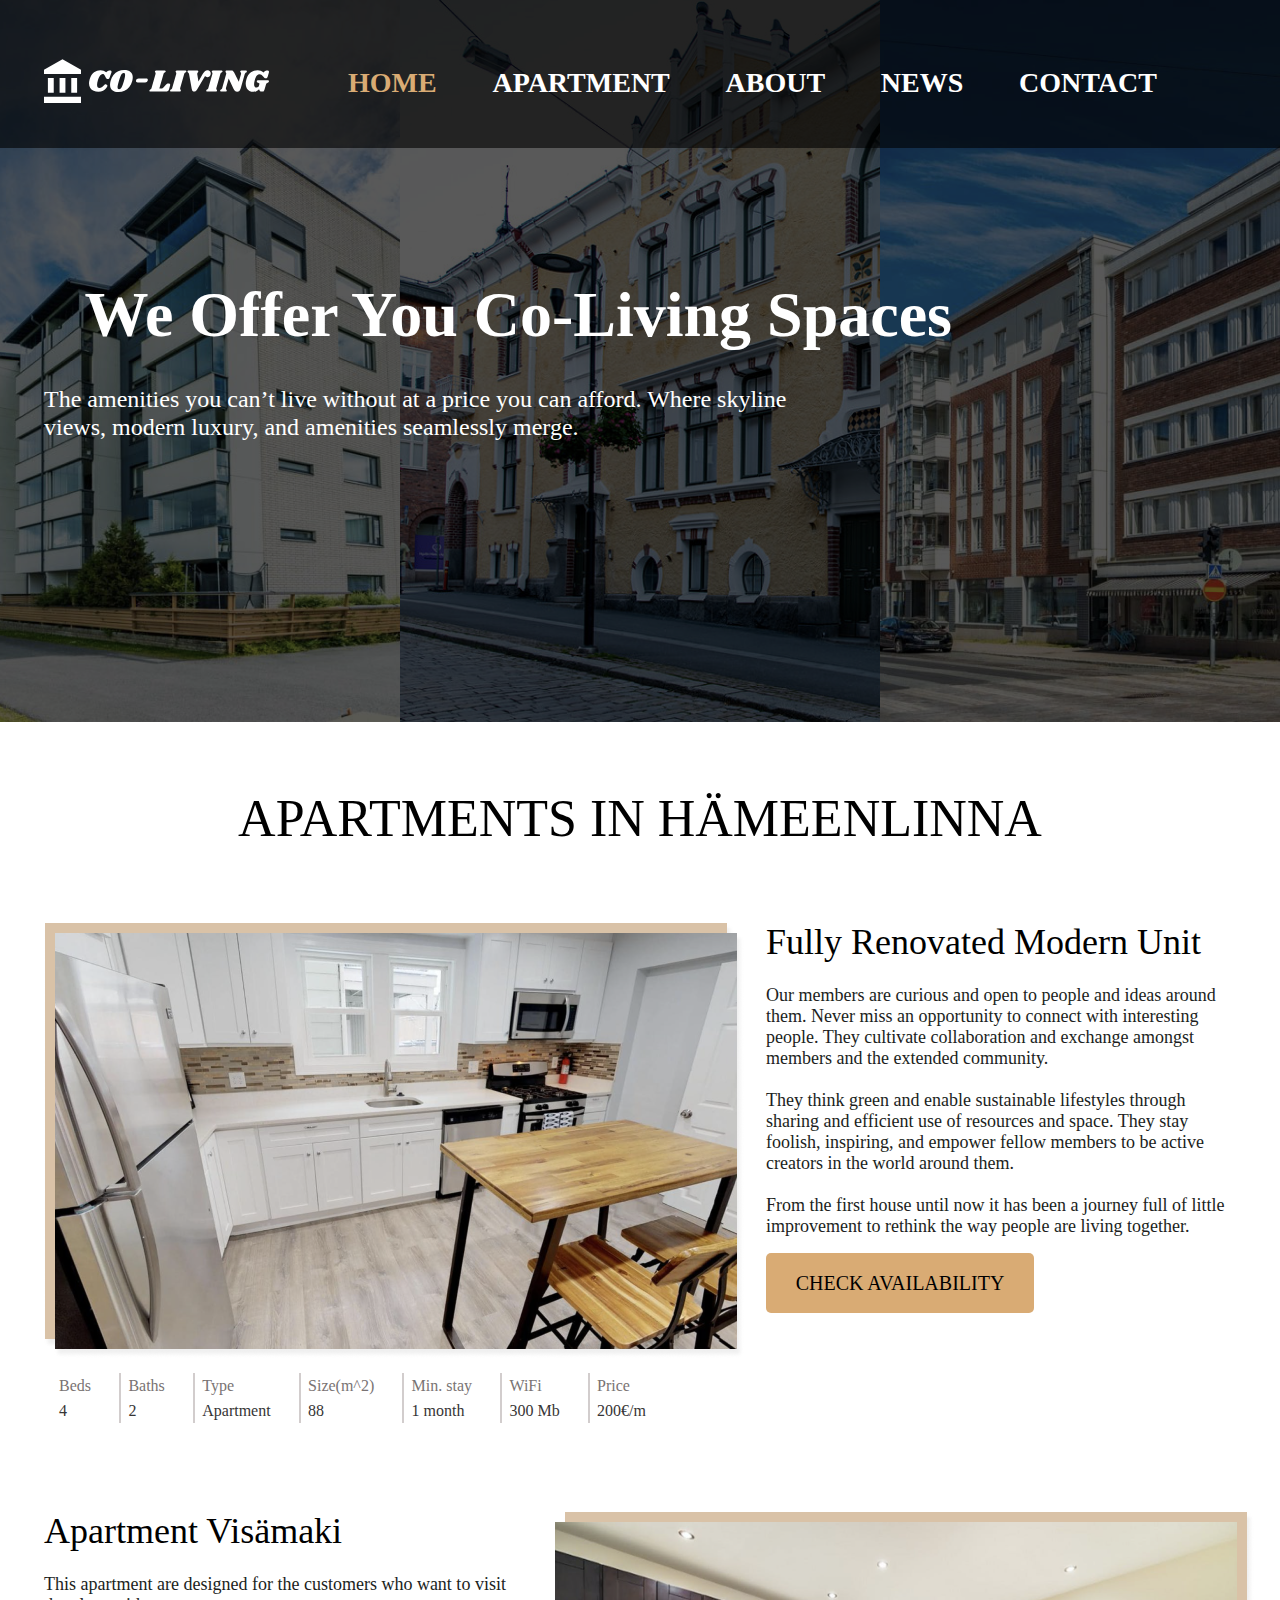
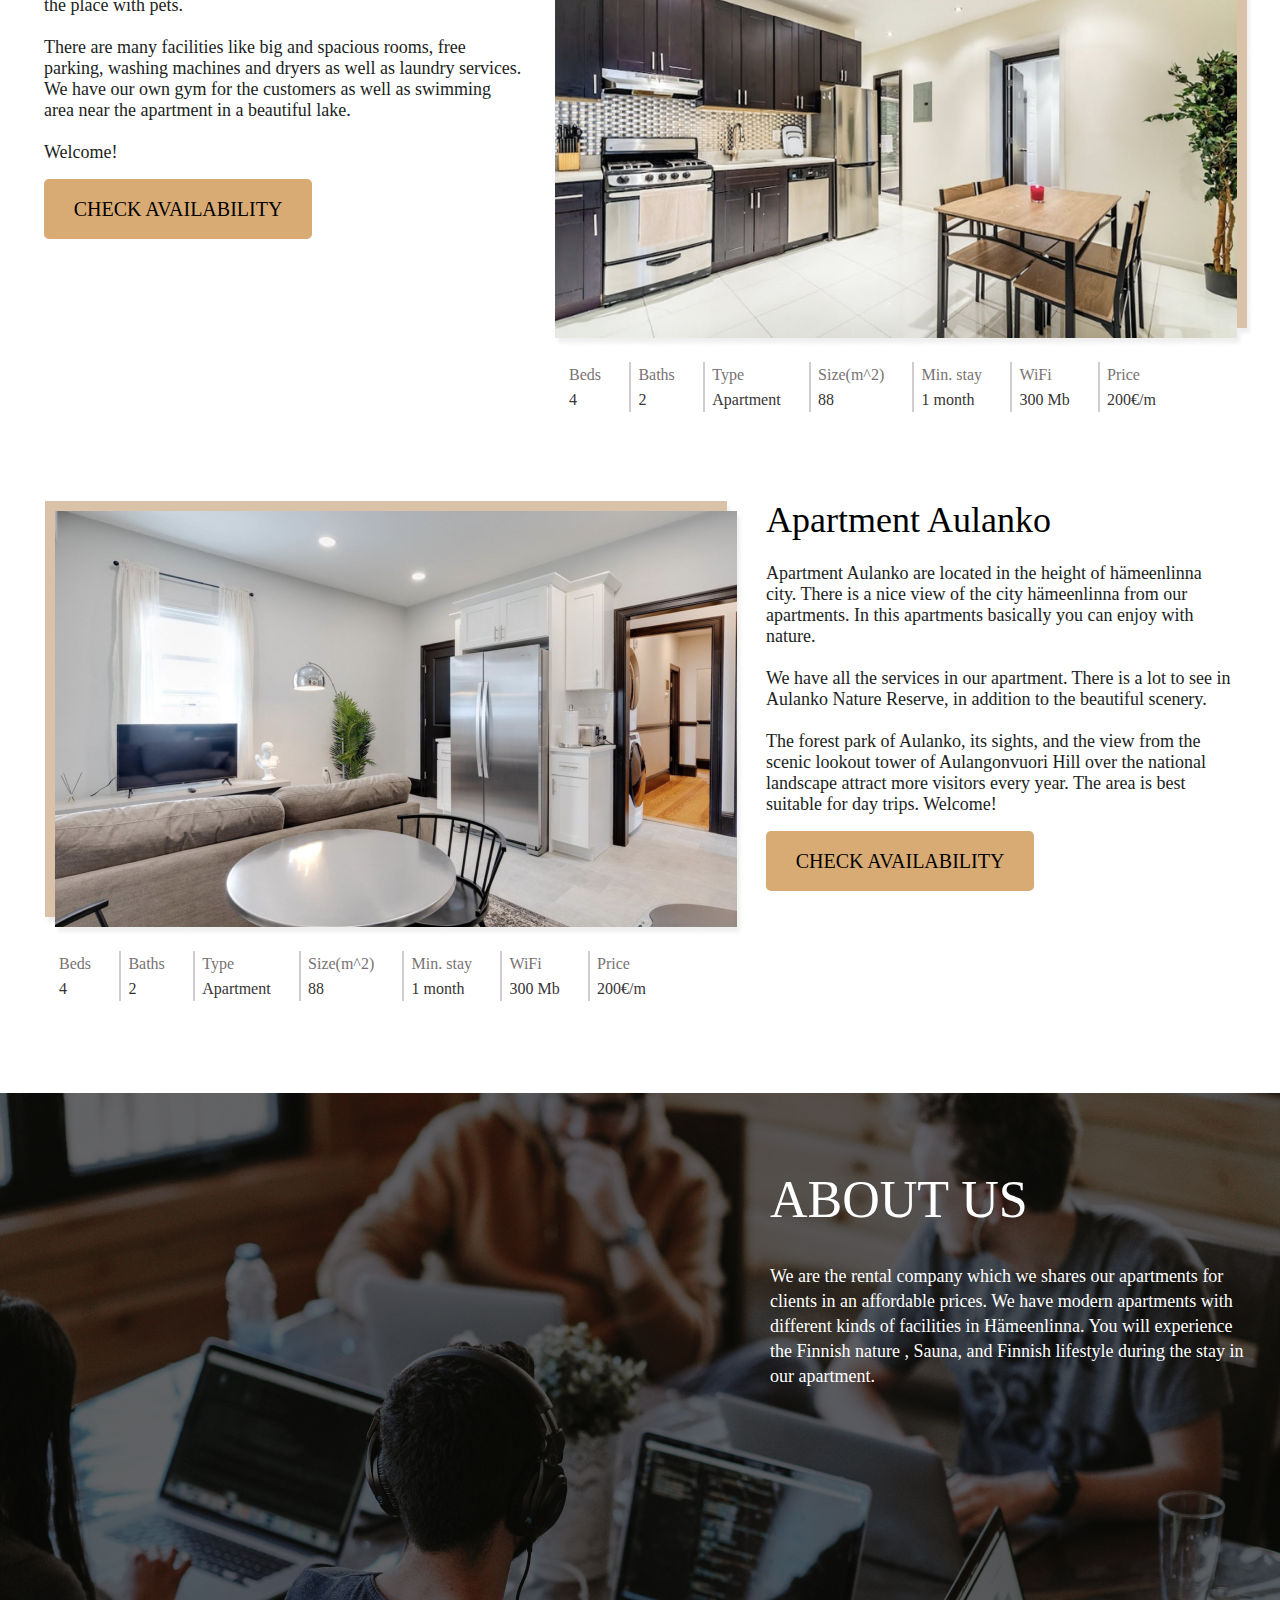
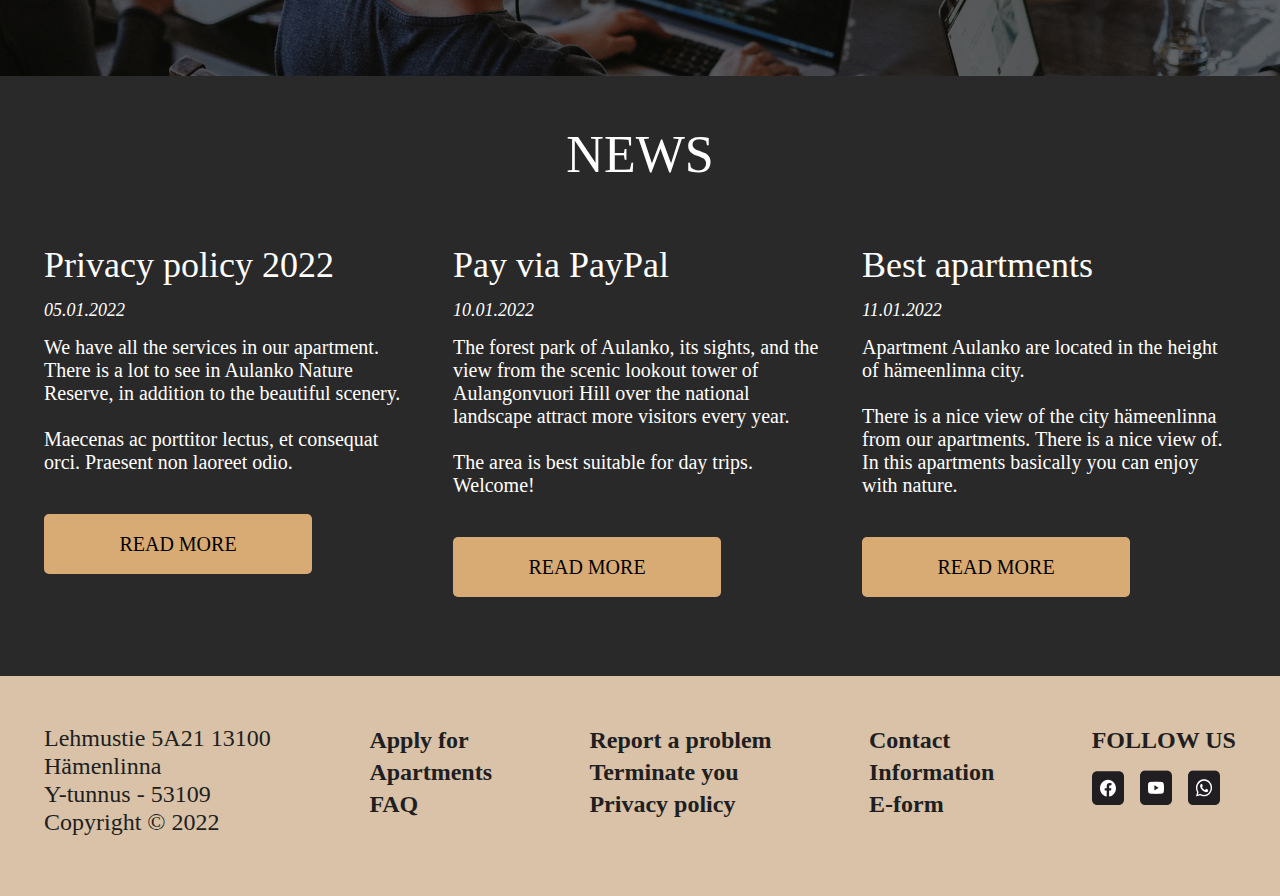
==== docs/index.html @ 9158bb98 "docs upload" ====
<!DOCTYPE html>
<html lang="en">
<head>
  <meta charset="UTF-8">
  <meta http-equiv="X-UA-Compatible" content="IE=edge">
  <meta name="viewport" content="width=device-width, initial-scale=1.0">
  <title>Coliving</title>
  <link rel="stylesheet" href="styles.css">
</head>
<body>
  <section class="promo">
    <header>
      <div class="container">
          <div class="row">
              <div class="logo"><img src="images/Logo.svg" alt="logo"></div>
              <ul class="menu">
                  <a href="#"><li class="menu_link menu_active">Home</li></a>
                  
                  <a href="#"><li class="menu_link">Apartment</li></a>
                  
                  <a href="#"><li class="menu_link">About</li></a>
                  
                  <a href="#"><li class="menu_link">News</li></a>
                  
                  <a href="#"><li class="menu_link">Contact</li></a>

              </ul>
          </div>
      </div>
  </header>
    <div class="wrapper">
      <div class="container">
        <h1 class="title">We offer you co-living spaces</h1>
        <div class="subtitle">The amenities you can’t live without at a price you can afford. Where skyline views, 
          modern luxury, and amenities seamlessly merge.</div>
      </div>
    </div>
  </section>

  <section class="apartment">
    <div class="container">
      <h2 class="apartment_title">Apartments in Hämeenlinna</h2>
    <div class="catalog">
      <div class="catalog_wrapper">
        <div class="catalog_img">
          <img src="images/Group 5.png" alt="image">
        </div>
        <div class="catalog_info">
          <ul class="catalog_menu">
            <li class="catalog_link">Beds <br>
            <span>4</span></li>
            <li class="catalog_link">Baths <br>
            <span>2</span></li>
            <li class="catalog_link">Type <br>
            <span>Apartment</span></li>
            <li class="catalog_link">Size(m^2) <br>
            <span>88</span></li>
            <li class="catalog_link">Min. stay <br>
            <span>1 month</span></li>
            <li class="catalog_link">WiFi <br>
            <span>300 Mb</span></li>
            <li class="catalog_link">Price <br>
            <span>200€/m</span></li>
          </ul>
        </div>
      </div>
      <div class="catalog_descr">
        <div class="descr_title"><h3>Fully Renovated Modern Unit</h3></div>
        <div class="descr_text">
          <p>Our members are curious and open to people and ideas around them. Never miss an opportunity to connect with interesting people. They cultivate collaboration and exchange amongst members and the extended community. </p>
          <br>
          <p>They think green and enable sustainable lifestyles through sharing and efficient use of resources and space. They stay foolish, inspiring, and empower fellow members to be active creators in the world around them.</p>
          <br>
          <p>From the first house until now it has been a journey full of little improvement to rethink the way people are living together.</p>
        </div>
        <div class="descr_btn"><a href="#">Check availability</a></div>
      </div>
    </div>
    <div class="catalog">
      <div class="catalog_wrapper">
        <div class="catalog_img">
          <img src="images/Group 7.png" alt="image">
        </div>
        <div class="catalog_info">
          <ul class="catalog_menu">
            <li class="catalog_link">Beds <br>
            <span>4</span></li>
            <li class="catalog_link">Baths <br>
            <span>2</span></li>
            <li class="catalog_link">Type <br>
            <span>Apartment</span></li>
            <li class="catalog_link">Size(m^2) <br>
            <span>88</span></li>
            <li class="catalog_link">Min. stay <br>
            <span>1 month</span></li>
            <li class="catalog_link">WiFi <br>
            <span>300 Mb</span></li>
            <li class="catalog_link">Price <br>
            <span>200€/m</span></li>
          </ul>
        </div>
      </div>
      <div class="catalog_descr">
        <div class="descr_title"><h3>Apartment Visämaki</h3></div>
        <div class="descr_text">
          <p>This apartment are designed for the customers who want to visit the place with pets. </p>
          <br>
          <p>There are many facilities like big and spacious rooms, free parking, washing machines and dryers as well as laundry services. 
            <br>We have our own gym for the customers as well as swimming area near the apartment in a beautiful lake. </p>
          <br>
          <p>Welcome!</p>
        </div>
        <div class="descr_btn"><a href="#">Check availability</a></div>
      </div>
    </div>
    <div class="catalog">
      <div class="catalog_wrapper">
        <div class="catalog_img">
          <img src="images/Group 10.png" alt="image">
        </div>
        <div class="catalog_info">
          <ul class="catalog_menu">
            <li class="catalog_link">Beds <br>
            <span>4</span></li>
            <li class="catalog_link">Baths <br>
            <span>2</span></li>
            <li class="catalog_link">Type <br>
            <span>Apartment</span></li>
            <li class="catalog_link">Size(m^2) <br>
            <span>88</span></li>
            <li class="catalog_link">Min. stay <br>
            <span>1 month</span></li>
            <li class="catalog_link">WiFi <br>
            <span>300 Mb</span></li>
            <li class="catalog_link">Price <br>
            <span>200€/m</span></li>
          </ul>
        </div>
      </div>
      <div class="catalog_descr">
        <div class="descr_title"><h3>Apartment Aulanko</h3></div>
        <div class="descr_text">
          <p>Apartment Aulanko are located in the height of hämeenlinna city. There is a nice view of the city hämeenlinna from our apartments. In this apartments basically you can enjoy with nature.  </p>
          <br>
          <p>We have all the services in our apartment.  There is a lot to see in Aulanko Nature Reserve, in addition to the beautiful scenery.</p>
          <br>
          <p>The forest park of Aulanko, its sights, and the view from the scenic lookout tower of Aulangonvuori Hill over the national landscape attract more visitors every year. The area is best suitable for day trips. Welcome!</p>
        </div>
        <div class="descr_btn"><a href="#">Check availability</a></div>
      </div>
    </div>
    </div>
  </section>

  <section class="about_us">
    <div class="container">
      <div class="container_about_us">
        <h2 class="h2_white">About us</h2>
        <div class="h2_subtitle">We are the rental company which we shares our apartments for clients in an affordable prices. We have modern apartments with different kinds of facilities in Hämeenlinna. You will experience the Finnish nature , Sauna, and Finnish lifestyle during the stay in our apartment.</div>
      </div>
    </div>
  </section>

  <section class="news">
    <div class="container">
      <h2 class="h2_white">news</h1>
        <div class="news_wrapper">
          <div class="news_info">
            <h3>Privacy policy 2022</h3>
            <p class="date">05.01.2022</p>
            <p class="text_white">We have all the services in our apartment.  There is a lot to see in Aulanko Nature Reserve, in addition to the beautiful scenery.<br><br>Maecenas ac porttitor lectus, et consequat orci. Praesent non laoreet odio.  </p>
            <div class="descr_btn"><a href="#">read more</a></div>
          </div>  
            <div class="news_info">
              <h3>Pay via PayPal</h3>
              <p class="date">10.01.2022</p>
              <p class="text_white">The forest park of Aulanko, its sights, and the view from the scenic lookout tower of Aulangonvuori Hill over the national landscape attract more visitors every year.<br><br> 
      
                The area is best suitable for day trips. Welcome!
                </p>
              <div class="descr_btn"><a href="#">read more</a></div>
            </div> 
              <div class="news_info">
                <h3>Best apartments</h3>
                <p class="date">11.01.2022</p>
                <p class="text_white">Apartment Aulanko are located in the height of hämeenlinna city.<br><br> 
      
                  There is a nice view of the city hämeenlinna from our apartments. There is a nice view of. In this apartments basically you can enjoy with nature. 
                    </p>
                <div class="descr_btn"><a href="#">read more</a></div>
              </div> 
        </div>
    </div>
  </section>

  <section class="footer">
    <div class="container">
      <div class="footer_wrapper">
        <div class="adress">Lehmustie 5A21
          13100 Hämenlinna<br>
          Y-tunnus - 53109
          Copyright © 2022</div>
        <div class="footer_elem">
          <ul>
            <a href="#" class="footer_link">Apply for</a>
            <a href="#" class="footer_link">Apartments</a>
            <a href="#" class="footer_link">FAQ</a>
          </ul>
        </div>
        <div class="footer_elem">
          <ul>
            <a href="#" class="footer_link">Report a problem</a>
            <a href="#" class="footer_link">Terminate you</a>
            <a href="#" class="footer_link">Privacy policy</a>
          </ul>
        </div>
        <div class="footer_elem">
          <ul>
            <a href="#" class="footer_link">Contact</a>
            <a href="#" class="footer_link">Information</a>
            <a href="#" class="footer_link">E-form</a>
          </ul>
        </div>
        <div class="footer_elem">
          <p>FOLLOW US</p>
          <div class="icons">
            <a href="#" class="facebook"><img src="images/facebook.svg"></a>
            <a href="#" class="youtube"><img src="images/youtube.png"></a>
            <a href="#" class="watsapp"><img src="images/whatsapp.png"></a>
          </div> 
        </div>
      </div>
        
    </div>
  </section>
  
</body>
</html>
---- docs/styles.css ----
@font-face {
    font-family: Archivo;
    src: url("/fonts/archivo/Archivo[wdth\,wght].ttf");
}

@font-face {
    font-family: Judson;
    src: url("/fonts/judson/Judson-Regular.ttf");
}

*{
    margin: 0;
    padding: 0;
    box-sizing: border-box;
}
.container{
    position: relative;
    max-width: 1192px;
    margin: 0 auto;
}

header{
    background-color: rgba(0,0,0,0.6);
    height: 148px;
}

.row{
    display: flex;
    flex-direction: row;
    align-items: center;
    padding-top: 55px;
}

.menu{
    display: flex;
    flex-direction: row;
    justify-content: space-between;
    padding: 13px 79px;
    list-style: none;
    font-family: Archivo;
    font-style: normal;
    font-weight: bold;
    font-size: 28px;
    line-height: 30px;
    text-transform: uppercase;
    color: #FFFFFF;
    width: 100%;
}

.menu a{
    text-decoration: none;
    color: #fff;
}
.menu a:hover{
    color: #D9AB74;
}
.menu_active{
    color: #D9AB74;
}

.promo{
    min-height: 722px;
    background: url("images/backgroung.png") center center/cover no-repeat;
}



.title{
    font-family: Archivo;
    font-style: normal;
    font-weight: 900;
    font-size: 64px;
    line-height: 70px;
    text-transform: capitalize;
    color: #FFFFFF;
    padding-top: 132px;
    max-width: 908px;
    display: flex;
    justify-content: flex-end;
}

.subtitle{
    font-family: Judson;
    font-style: normal;
    font-weight: normal;
    font-size: 24px;
    line-height: 28px;
    color: #FFFFFF;
    max-width: 784px;
    padding-top: 35px;
}

.apartment{
    min-height: 1903px;
}

h2{
    font-family: Archivo;
    text-transform: uppercase;
}

.apartment_title{
    font-style: normal;
    font-weight: 500;
    font-size: 52px;
    line-height: 57px;
    color: #000000;
    margin-top: 68px;
    text-align: center;
}

.catalog{
    display: flex;
    flex-direction: row;
}

.catalog_img{
    width: 682px;
    height: 416px;
    margin-top: 76px;
}

.catalog_info{
    width: 100%;
    padding: 0 15px;
    margin: 0 auto;
}

.catalog_menu{
    display: flex;
    flex-direction: row;
    list-style-type: none;
    color:#797373;
    margin-top: 21px;
    justify-content: space-between;
    width: 615px;
    padding: 13px 0;
    line-height: 25px;
}

.catalog_link{
    border-right: 2px solid #d2cdcd;
    padding-right: 28px;
}

.catalog_link:last-child{
    border-right: none;
}

.catalog_link span{
    color:#363535;
}

.catalog_descr{
    margin: 76px 0 0 40px;
}

h3{
    font-family: Archivo;
    font-style: normal;
    font-weight: 500;
    font-size: 36px;
    line-height: 39px;
    color: #000000;
}

.descr_text{
    margin-top: 23px;
    font-family: Judson;
    font-style: normal;
    font-weight: normal;
    font-size: 18px;
    line-height: 21px;
    color: #201E21;
}

.descr_btn{
    width: 268px;
    height: 60px;
    background: #D9AB74;
    border-radius: 5px;
    margin-top: 16px;
    display: flex;
    justify-content: center;
    align-items: center;
}

.descr_btn a{   
    font-family: Judson;
    font-style: normal;
    font-weight: normal;
    font-size: 20px;
    line-height: 28px;
    text-transform: uppercase;
    color: #000000;
    text-decoration: none;
}

.descr_btn:hover{
    background: #ca9656;
}

.catalog:nth-child(3){
    flex-direction: row-reverse;

}

.catalog:nth-child(3) .catalog_descr{
    margin-left: 0;
    margin-right: 32px;
}

.about_us{
    min-height: 583px;
    background: url("images/about_us.jpg") center center/cover no-repeat;
}

.container_about_us{
    padding-top: 78px;
    margin-left: 726px;
}

.h2_white{
    font-family: Archivo;
    font-style: normal;
    font-weight: 500;
    font-size: 52px;
    line-height: 57px;
    text-transform: uppercase;
    color: #FFFFFF;   
}

.h2_subtitle{
    font-family: Judson;
    font-style: normal;
    font-weight: normal;
    font-size: 18px;
    line-height: 25px;
    /* or 139% */
    color: #FFFFFF;
    padding-top: 36px;
    width: 478px;
}

.news{
    height: 600px;
    background-color: rgb(42, 41, 41);
}

.news_wrapper{
    margin-top: 63px;
    display: flex;
    flex-direction: row;
    justify-content: space-between;
}

.news .h2_white{
    padding-top: 50px;
    text-align: center;
}

.news .text_white{
    width: 374px;
}

.news_info h3{
    font-family: Archivo;
    font-style: normal;
    font-weight: 500;
    font-size: 36px;
    line-height: 39px;

    color: #FFFFFF;
}

.date{
    font-family: Judson;
    font-style: italic;
    font-weight: normal;
    font-size: 18px;
    line-height: 21px;
    color: #FFFFFF;
    margin-top: 15px;
}

.news_info .text_white{
    font-family: Judson;
    font-style: normal;
    font-weight: normal;
    font-size: 20px;
    line-height: 23px;
    color: #FFFFFF;
    margin-top: 15px;
    margin-bottom: 15px;
}

.news_info .descr_btn{
    margin-top: 40px;
}

.footer{
    height: 220px;
    background-color: #D9C2A7;
}

.footer_wrapper{
    display: flex;
    padding-top: 48px;
    flex-direction: row;
    justify-content: space-between;
}

.adress{
    font-family: Judson;
    font-style: normal;
    font-weight: normal;
    font-size: 24px;
    line-height: 28px;
    color: #201E21;
    width: 228px;
}

.footer_elem{
    font-family: Judson;
    font-style: normal;
    font-weight: bold;
    font-size: 24px;
    line-height: 32px;
    /* or 133% */
    color: #201E21;
}

.footer_link{
    text-decoration: none;
    color: #201E21;
}

.footer_link:hover{
    color:#D9AB74;
}

.footer_elem ul{
    display: flex;
    flex-direction: column;
}

.follow_us p{
    font-family: Judson;
    font-style: normal;
    font-weight: normal;
    font-size: 24px;
    line-height: 28px;
    color: #201E21;
}

.icons{
    padding-top: 14px;
}

.icons a{
    padding-right: 10px;
}

.facebook:hover{
    filter: invert(27%) sepia(51%) saturate(178%) hue-rotate(346deg) brightness(104%) contrast(97%);
}

.youtube:hover{
    filter: invert(27%) sepia(51%) saturate(178%) hue-rotate(346deg) brightness(104%) contrast(97%);
}

.watsapp:hover{
    filter: invert(27%) sepia(51%) saturate(178%) hue-rotate(346deg) brightness(104%) contrast(97%);
}
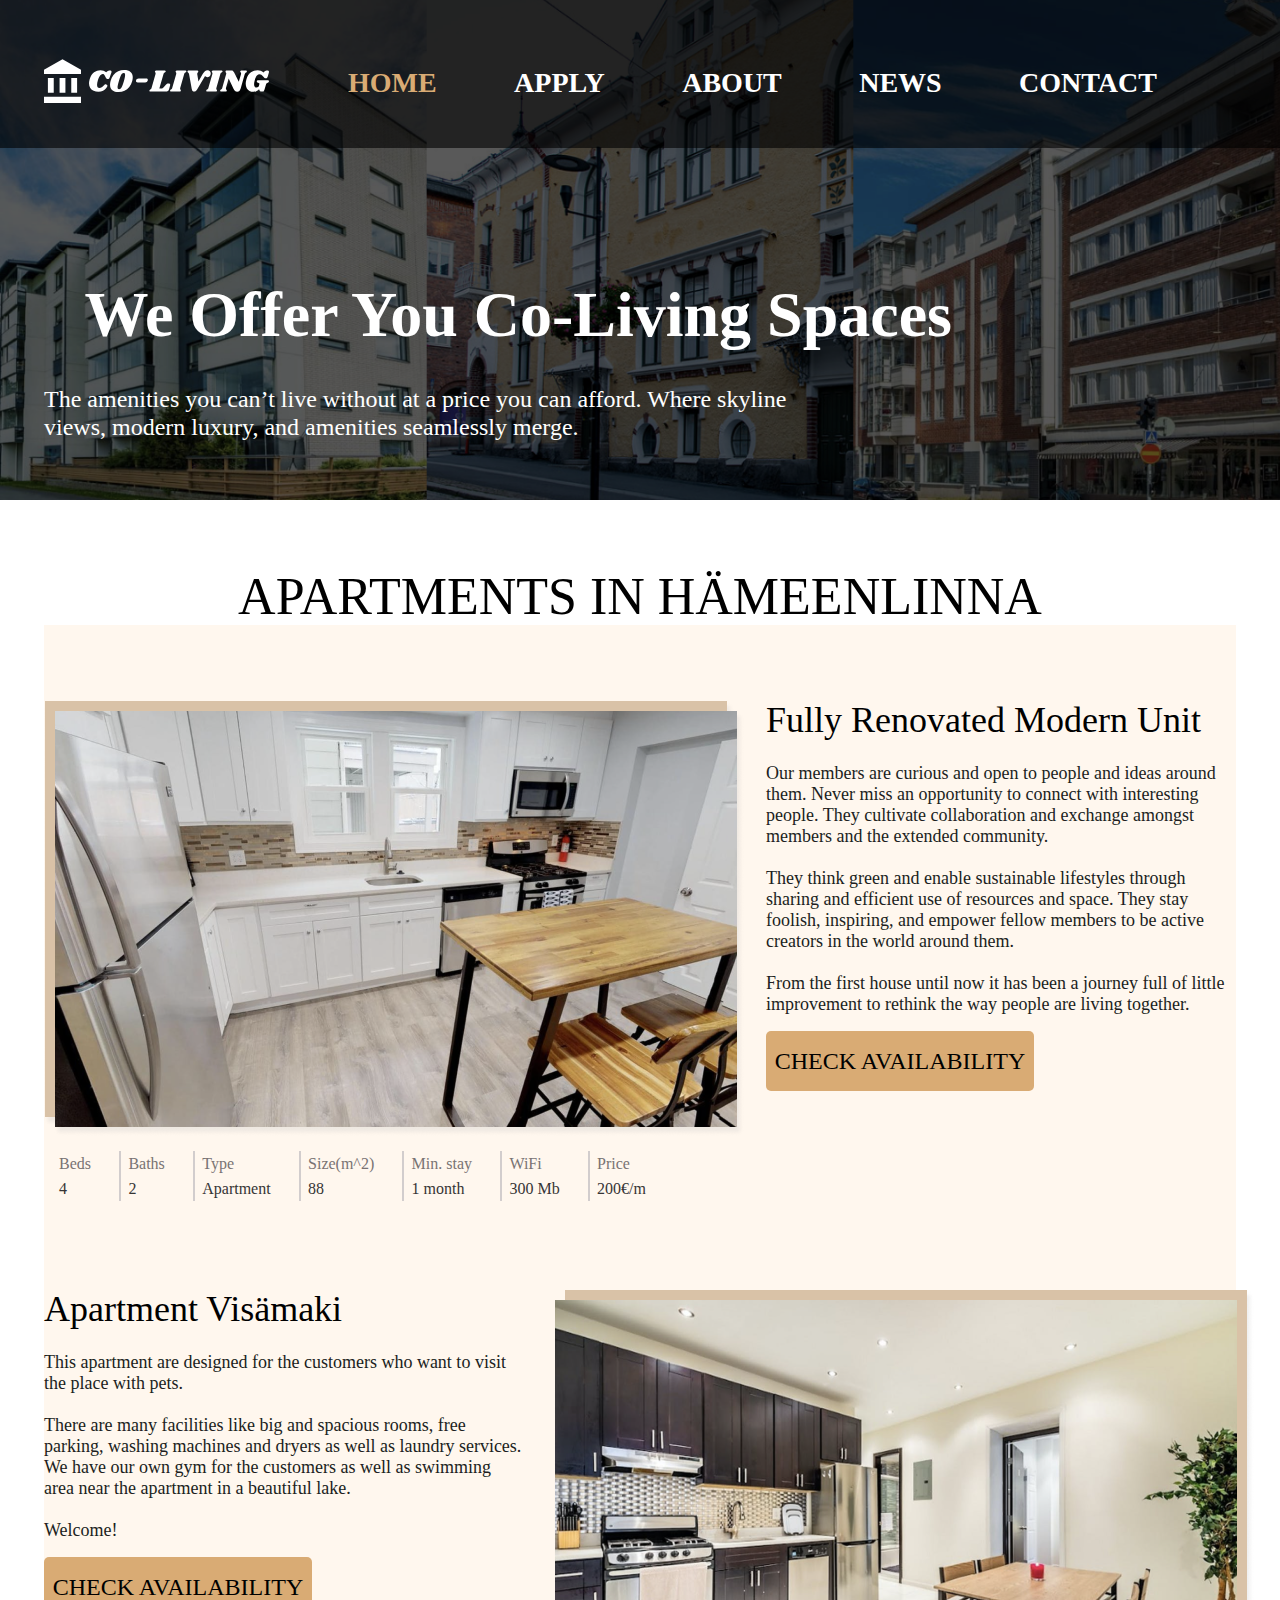
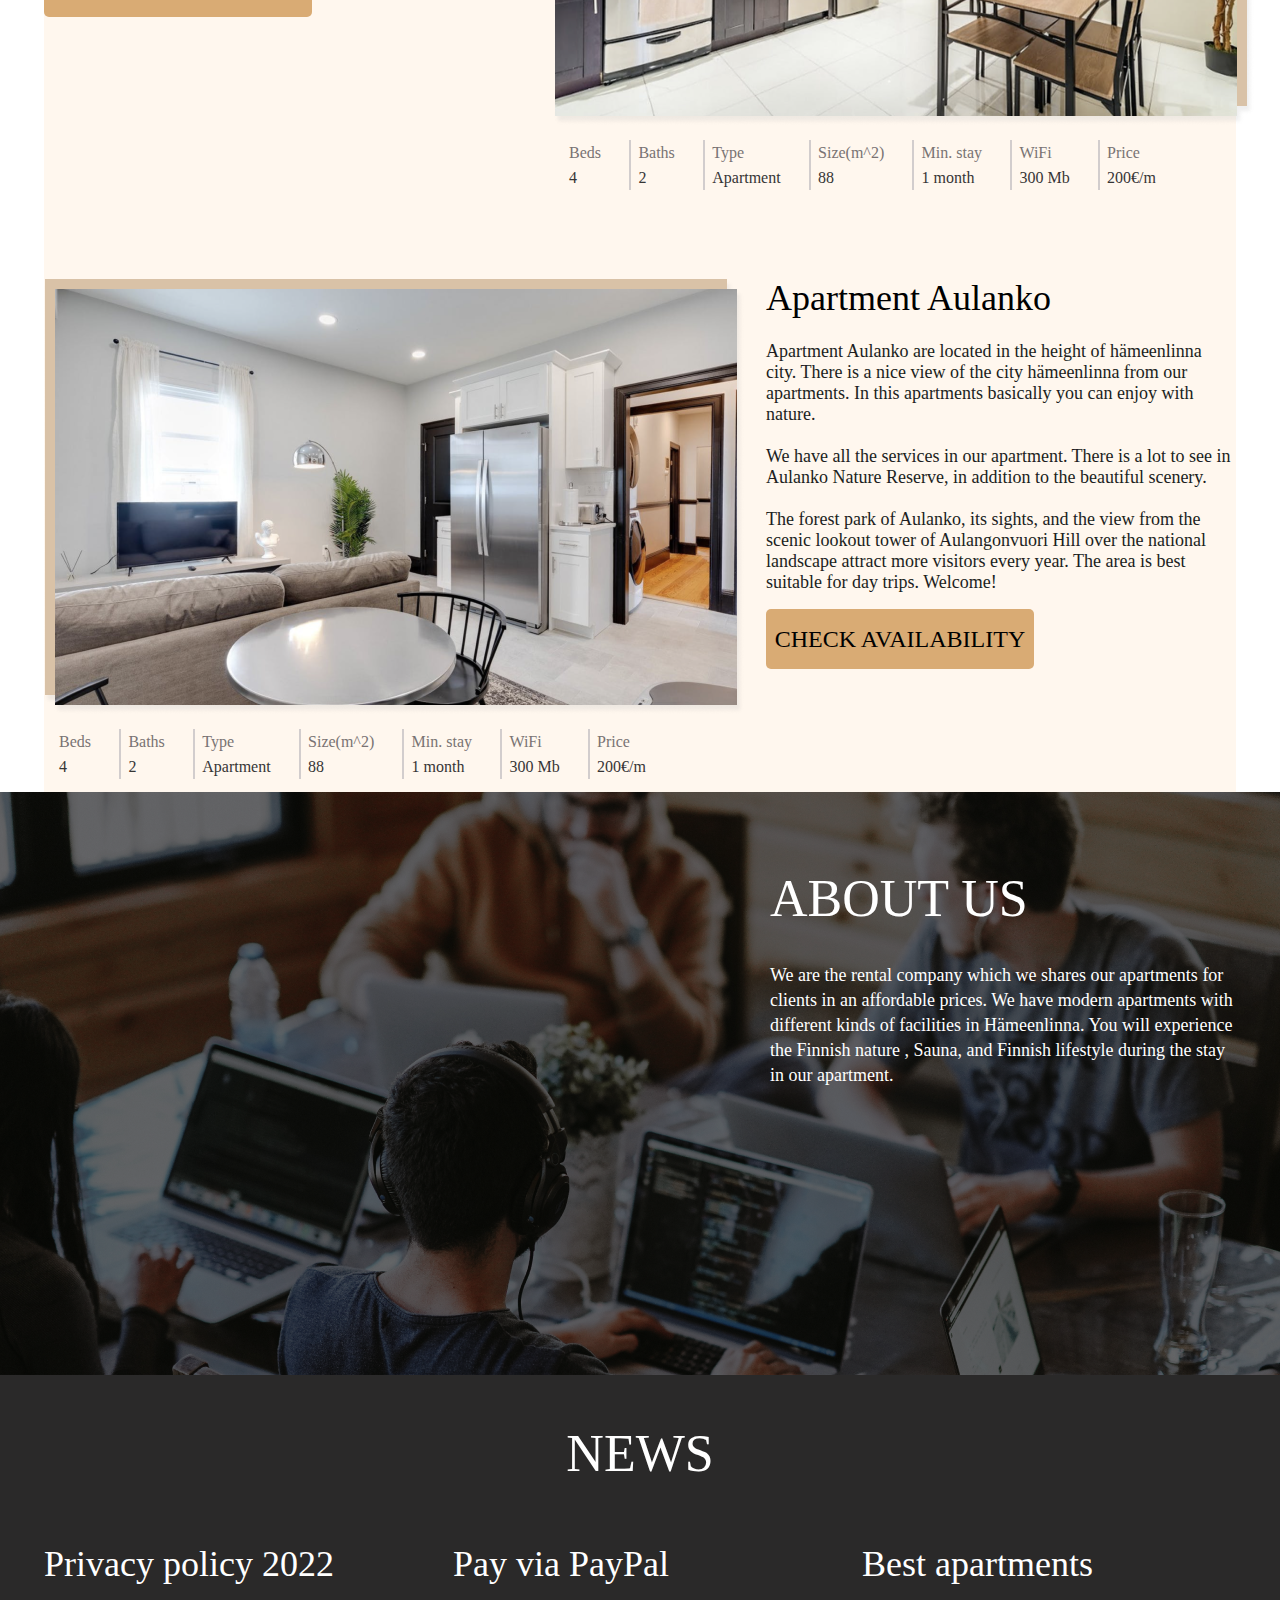
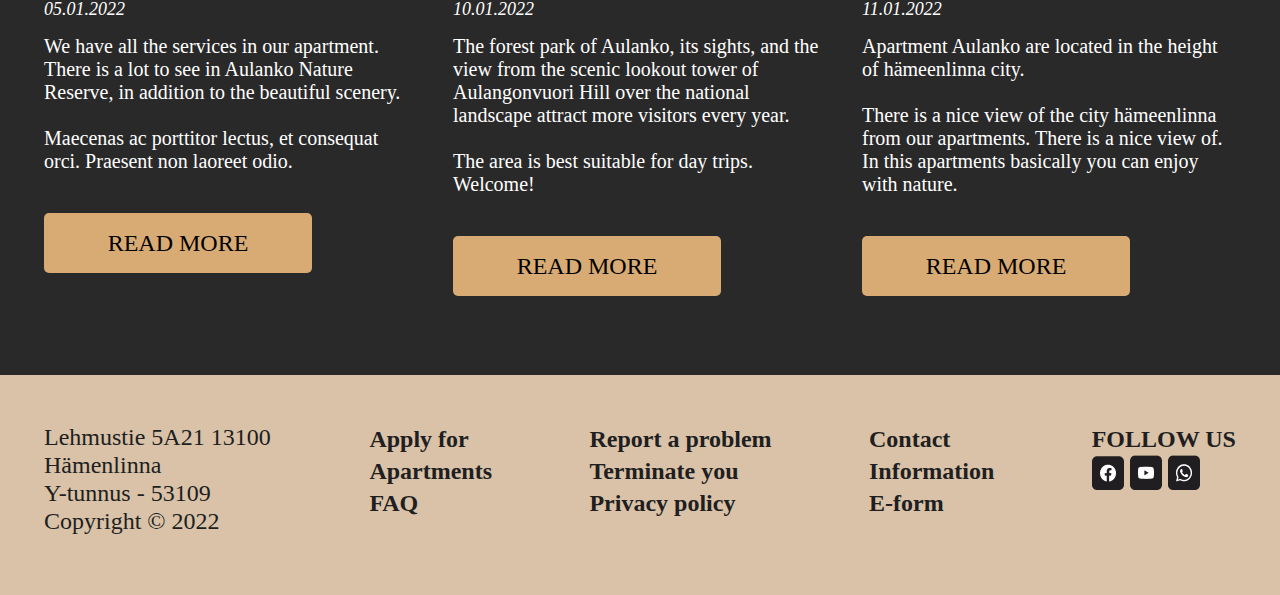
==== commit 5d13a626: "header changes" ====
--- a/docs/index.html
+++ b/docs/index.html
@@ -1,11 +1,15 @@
 <!DOCTYPE html>
 <html lang="en">
 <head>
-  <meta charset="UTF-8">
-  <meta http-equiv="X-UA-Compatible" content="IE=edge">
-  <meta name="viewport" content="width=device-width, initial-scale=1.0">
-  <title>Coliving</title>
-  <link rel="stylesheet" href="styles.css">
+    <!-- Required meta tags -->
+    <meta charset="utf-8">
+    <meta name="viewport" content="width=device-width, initial-scale=1">
+
+    <!-- Bootstrap CSS -->
+    <link href="https://cdn.jsdelivr.net/npm/bootstrap@5.0.2/dist/css/bootstrap.min.css" rel="stylesheet" integrity="sha384-EVSTQN3/azprG1Anm3QDgpJLIm9Nao0Yz1ztcQTwFspd3yD65VohhpuuCOmLASjC" crossorigin="anonymous">
+
+    <title> COLIVING </title>
+    <link rel="stylesheet" href="styles1.css">
 </head>
 <body>
   <section class="promo">
@@ -14,186 +18,189 @@
           <div class="row">
               <div class="logo"><img src="images/Logo.svg" alt="logo"></div>
               <ul class="menu">
-                  <a href="#"><li class="menu_link menu_active">Home</li></a>
+                <a href="home.html"><li class="menu_link menu_active">Home</li></a>
                   
-                  <a href="#"><li class="menu_link">Apartment</li></a>
-                  
-                  <a href="#"><li class="menu_link">About</li></a>
-                  
-                  <a href="#"><li class="menu_link">News</li></a>
-                  
-                  <a href="#"><li class="menu_link">Contact</li></a>
+                <a href="apply.html"><li class="menu_link">Apply</li></a>
+                
+                <a href="about.html"><li class="menu_link">About</li></a>
+                
+                <a href="#"><li class="menu_link">News</li></a>
+                
+                <a href="contact.html"><li class="menu_link">Contact</li></a>
+
 
               </ul>
           </div>
       </div>
   </header>
-    <div class="wrapper">
-      <div class="container">
-        <h1 class="title">We offer you co-living spaces</h1>
-        <div class="subtitle">The amenities you can’t live without at a price you can afford. Where skyline views, 
-          modern luxury, and amenities seamlessly merge.</div>
-      </div>
-    </div>
-  </section>
-
-  <section class="apartment">
+
+  <div class="wrapper">
     <div class="container">
-      <h2 class="apartment_title">Apartments in Hämeenlinna</h2>
-    <div class="catalog">
-      <div class="catalog_wrapper">
-        <div class="catalog_img">
-          <img src="images/Group 5.png" alt="image">
-        </div>
-        <div class="catalog_info">
-          <ul class="catalog_menu">
-            <li class="catalog_link">Beds <br>
-            <span>4</span></li>
-            <li class="catalog_link">Baths <br>
-            <span>2</span></li>
-            <li class="catalog_link">Type <br>
-            <span>Apartment</span></li>
-            <li class="catalog_link">Size(m^2) <br>
-            <span>88</span></li>
-            <li class="catalog_link">Min. stay <br>
-            <span>1 month</span></li>
-            <li class="catalog_link">WiFi <br>
-            <span>300 Mb</span></li>
-            <li class="catalog_link">Price <br>
-            <span>200€/m</span></li>
-          </ul>
-        </div>
-      </div>
-      <div class="catalog_descr">
-        <div class="descr_title"><h3>Fully Renovated Modern Unit</h3></div>
-        <div class="descr_text">
-          <p>Our members are curious and open to people and ideas around them. Never miss an opportunity to connect with interesting people. They cultivate collaboration and exchange amongst members and the extended community. </p>
-          <br>
-          <p>They think green and enable sustainable lifestyles through sharing and efficient use of resources and space. They stay foolish, inspiring, and empower fellow members to be active creators in the world around them.</p>
-          <br>
-          <p>From the first house until now it has been a journey full of little improvement to rethink the way people are living together.</p>
-        </div>
-        <div class="descr_btn"><a href="#">Check availability</a></div>
-      </div>
-    </div>
-    <div class="catalog">
-      <div class="catalog_wrapper">
-        <div class="catalog_img">
-          <img src="images/Group 7.png" alt="image">
-        </div>
-        <div class="catalog_info">
-          <ul class="catalog_menu">
-            <li class="catalog_link">Beds <br>
-            <span>4</span></li>
-            <li class="catalog_link">Baths <br>
-            <span>2</span></li>
-            <li class="catalog_link">Type <br>
-            <span>Apartment</span></li>
-            <li class="catalog_link">Size(m^2) <br>
-            <span>88</span></li>
-            <li class="catalog_link">Min. stay <br>
-            <span>1 month</span></li>
-            <li class="catalog_link">WiFi <br>
-            <span>300 Mb</span></li>
-            <li class="catalog_link">Price <br>
-            <span>200€/m</span></li>
-          </ul>
-        </div>
-      </div>
-      <div class="catalog_descr">
-        <div class="descr_title"><h3>Apartment Visämaki</h3></div>
-        <div class="descr_text">
-          <p>This apartment are designed for the customers who want to visit the place with pets. </p>
-          <br>
-          <p>There are many facilities like big and spacious rooms, free parking, washing machines and dryers as well as laundry services. 
-            <br>We have our own gym for the customers as well as swimming area near the apartment in a beautiful lake. </p>
-          <br>
-          <p>Welcome!</p>
-        </div>
-        <div class="descr_btn"><a href="#">Check availability</a></div>
-      </div>
-    </div>
-    <div class="catalog">
-      <div class="catalog_wrapper">
-        <div class="catalog_img">
-          <img src="images/Group 10.png" alt="image">
-        </div>
-        <div class="catalog_info">
-          <ul class="catalog_menu">
-            <li class="catalog_link">Beds <br>
-            <span>4</span></li>
-            <li class="catalog_link">Baths <br>
-            <span>2</span></li>
-            <li class="catalog_link">Type <br>
-            <span>Apartment</span></li>
-            <li class="catalog_link">Size(m^2) <br>
-            <span>88</span></li>
-            <li class="catalog_link">Min. stay <br>
-            <span>1 month</span></li>
-            <li class="catalog_link">WiFi <br>
-            <span>300 Mb</span></li>
-            <li class="catalog_link">Price <br>
-            <span>200€/m</span></li>
-          </ul>
-        </div>
-      </div>
-      <div class="catalog_descr">
-        <div class="descr_title"><h3>Apartment Aulanko</h3></div>
-        <div class="descr_text">
-          <p>Apartment Aulanko are located in the height of hämeenlinna city. There is a nice view of the city hämeenlinna from our apartments. In this apartments basically you can enjoy with nature.  </p>
-          <br>
-          <p>We have all the services in our apartment.  There is a lot to see in Aulanko Nature Reserve, in addition to the beautiful scenery.</p>
-          <br>
-          <p>The forest park of Aulanko, its sights, and the view from the scenic lookout tower of Aulangonvuori Hill over the national landscape attract more visitors every year. The area is best suitable for day trips. Welcome!</p>
-        </div>
-        <div class="descr_btn"><a href="#">Check availability</a></div>
-      </div>
-    </div>
-    </div>
-  </section>
-
-  <section class="about_us">
-    <div class="container">
-      <div class="container_about_us">
-        <h2 class="h2_white">About us</h2>
-        <div class="h2_subtitle">We are the rental company which we shares our apartments for clients in an affordable prices. We have modern apartments with different kinds of facilities in Hämeenlinna. You will experience the Finnish nature , Sauna, and Finnish lifestyle during the stay in our apartment.</div>
-      </div>
-    </div>
-  </section>
-
-  <section class="news">
-    <div class="container">
-      <h2 class="h2_white">news</h1>
-        <div class="news_wrapper">
+      <h1 class="title">We offer you co-living spaces</h1>
+      <div class="subtitle">The amenities you can’t live without at a price you can afford. Where skyline views, 
+        modern luxury, and amenities seamlessly merge.</div>
+    </div>
+  </div>
+</section>
+
+<section class="apartment">
+  <div class="container">
+    <h2 class="apartment_title">Apartments in Hämeenlinna</h2>
+  <div class="catalog">
+    <div class="catalog_wrapper">
+      <div class="catalog_img">
+        <img src="images/Group 5.png" alt="image">
+      </div>
+      <div class="catalog_info">
+        <ul class="catalog_menu">
+          <li class="catalog_link">Beds <br>
+          <span>4</span></li>
+          <li class="catalog_link">Baths <br>
+          <span>2</span></li>
+          <li class="catalog_link">Type <br>
+          <span>Apartment</span></li>
+          <li class="catalog_link">Size(m^2) <br>
+          <span>88</span></li>
+          <li class="catalog_link">Min. stay <br>
+          <span>1 month</span></li>
+          <li class="catalog_link">WiFi <br>
+          <span>300 Mb</span></li>
+          <li class="catalog_link">Price <br>
+          <span>200€/m</span></li>
+        </ul>
+      </div>
+    </div>
+    <div class="catalog_descr">
+      <div class="descr_title"><h3>Fully Renovated Modern Unit</h3></div>
+      <div class="descr_text">
+        <p>Our members are curious and open to people and ideas around them. Never miss an opportunity to connect with interesting people. They cultivate collaboration and exchange amongst members and the extended community. </p>
+        <br>
+        <p>They think green and enable sustainable lifestyles through sharing and efficient use of resources and space. They stay foolish, inspiring, and empower fellow members to be active creators in the world around them.</p>
+        <br>
+        <p>From the first house until now it has been a journey full of little improvement to rethink the way people are living together.</p>
+      </div>
+      <div class="descr_btn"><a href="#">Check availability</a></div>
+    </div>
+  </div>
+  <div class="catalog">
+    <div class="catalog_wrapper">
+      <div class="catalog_img">
+        <img src="images/Group 7.png" alt="image">
+      </div>
+      <div class="catalog_info">
+        <ul class="catalog_menu">
+          <li class="catalog_link">Beds <br>
+          <span>4</span></li>
+          <li class="catalog_link">Baths <br>
+          <span>2</span></li>
+          <li class="catalog_link">Type <br>
+          <span>Apartment</span></li>
+          <li class="catalog_link">Size(m^2) <br>
+          <span>88</span></li>
+          <li class="catalog_link">Min. stay <br>
+          <span>1 month</span></li>
+          <li class="catalog_link">WiFi <br>
+          <span>300 Mb</span></li>
+          <li class="catalog_link">Price <br>
+          <span>200€/m</span></li>
+        </ul>
+      </div>
+    </div>
+    <div class="catalog_descr">
+      <div class="descr_title"><h3>Apartment Visämaki</h3></div>
+      <div class="descr_text">
+        <p>This apartment are designed for the customers who want to visit the place with pets. </p>
+        <br>
+        <p>There are many facilities like big and spacious rooms, free parking, washing machines and dryers as well as laundry services. 
+          <br>We have our own gym for the customers as well as swimming area near the apartment in a beautiful lake. </p>
+        <br>
+        <p>Welcome!</p>
+      </div>
+      <div class="descr_btn"><a href="#">Check availability</a></div>
+    </div>
+  </div>
+  <div class="catalog">
+    <div class="catalog_wrapper">
+      <div class="catalog_img">
+        <img src="images/Group 10.png" alt="image">
+      </div>
+      <div class="catalog_info">
+        <ul class="catalog_menu">
+          <li class="catalog_link">Beds <br>
+          <span>4</span></li>
+          <li class="catalog_link">Baths <br>
+          <span>2</span></li>
+          <li class="catalog_link">Type <br>
+          <span>Apartment</span></li>
+          <li class="catalog_link">Size(m^2) <br>
+          <span>88</span></li>
+          <li class="catalog_link">Min. stay <br>
+          <span>1 month</span></li>
+          <li class="catalog_link">WiFi <br>
+          <span>300 Mb</span></li>
+          <li class="catalog_link">Price <br>
+          <span>200€/m</span></li>
+        </ul>
+      </div>
+    </div>
+    <div class="catalog_descr">
+      <div class="descr_title"><h3>Apartment Aulanko</h3></div>
+      <div class="descr_text">
+        <p>Apartment Aulanko are located in the height of hämeenlinna city. There is a nice view of the city hämeenlinna from our apartments. In this apartments basically you can enjoy with nature.  </p>
+        <br>
+        <p>We have all the services in our apartment.  There is a lot to see in Aulanko Nature Reserve, in addition to the beautiful scenery.</p>
+        <br>
+        <p>The forest park of Aulanko, its sights, and the view from the scenic lookout tower of Aulangonvuori Hill over the national landscape attract more visitors every year. The area is best suitable for day trips. Welcome!</p>
+      </div>
+      <div class="descr_btn"><a href="#">Check availability</a></div>
+    </div>
+  </div>
+  </div>
+</section>
+
+<section class="about_us">
+  <div class="container">
+    <div class="container_about_us">
+      <h2 class="h2_white">About us</h2>
+      <div class="h2_subtitle">We are the rental company which we shares our apartments for clients in an affordable prices. We have modern apartments with different kinds of facilities in Hämeenlinna. You will experience the Finnish nature , Sauna, and Finnish lifestyle during the stay in our apartment.</div>
+    </div>
+  </div>
+</section>
+
+<section class="news">
+  <div class="container">
+    <h2 class="h2_white">news</h1>
+      <div class="news_wrapper">
+        <div class="news_info">
+          <h3>Privacy policy 2022</h3>
+          <p class="date">05.01.2022</p>
+          <p class="text_white">We have all the services in our apartment.  There is a lot to see in Aulanko Nature Reserve, in addition to the beautiful scenery.<br><br>Maecenas ac porttitor lectus, et consequat orci. Praesent non laoreet odio.  </p>
+          <div class="descr_btn"><a href="#">read more</a></div>
+        </div>  
           <div class="news_info">
-            <h3>Privacy policy 2022</h3>
-            <p class="date">05.01.2022</p>
-            <p class="text_white">We have all the services in our apartment.  There is a lot to see in Aulanko Nature Reserve, in addition to the beautiful scenery.<br><br>Maecenas ac porttitor lectus, et consequat orci. Praesent non laoreet odio.  </p>
+            <h3>Pay via PayPal</h3>
+            <p class="date">10.01.2022</p>
+            <p class="text_white">The forest park of Aulanko, its sights, and the view from the scenic lookout tower of Aulangonvuori Hill over the national landscape attract more visitors every year.<br><br> 
+    
+              The area is best suitable for day trips. Welcome!
+              </p>
             <div class="descr_btn"><a href="#">read more</a></div>
-          </div>  
+          </div> 
             <div class="news_info">
-              <h3>Pay via PayPal</h3>
-              <p class="date">10.01.2022</p>
-              <p class="text_white">The forest park of Aulanko, its sights, and the view from the scenic lookout tower of Aulangonvuori Hill over the national landscape attract more visitors every year.<br><br> 
-      
-                The area is best suitable for day trips. Welcome!
-                </p>
+              <h3>Best apartments</h3>
+              <p class="date">11.01.2022</p>
+              <p class="text_white">Apartment Aulanko are located in the height of hämeenlinna city.<br><br> 
+    
+                There is a nice view of the city hämeenlinna from our apartments. There is a nice view of. In this apartments basically you can enjoy with nature. 
+                  </p>
               <div class="descr_btn"><a href="#">read more</a></div>
             </div> 
-              <div class="news_info">
-                <h3>Best apartments</h3>
-                <p class="date">11.01.2022</p>
-                <p class="text_white">Apartment Aulanko are located in the height of hämeenlinna city.<br><br> 
-      
-                  There is a nice view of the city hämeenlinna from our apartments. There is a nice view of. In this apartments basically you can enjoy with nature. 
-                    </p>
-                <div class="descr_btn"><a href="#">read more</a></div>
-              </div> 
-        </div>
-    </div>
-  </section>
-
-  <section class="footer">
+      </div>
+  </div>
+</section>
+
+
+<section class="footer">
     <div class="container">
       <div class="footer_wrapper">
         <div class="adress">Lehmustie 5A21
@@ -216,7 +223,7 @@
         </div>
         <div class="footer_elem">
           <ul>
-            <a href="#" class="footer_link">Contact</a>
+            <a href="contactus.php" class="footer_link">Contact</a>
             <a href="#" class="footer_link">Information</a>
             <a href="#" class="footer_link">E-form</a>
           </ul>
@@ -224,7 +231,7 @@
         <div class="footer_elem">
           <p>FOLLOW US</p>
           <div class="icons">
-            <a href="#" class="facebook"><img src="images/facebook.svg"></a>
+            <a href="#" class="facebook"><img src="images/facebook.png"></a>
             <a href="#" class="youtube"><img src="images/youtube.png"></a>
             <a href="#" class="watsapp"><img src="images/whatsapp.png"></a>
           </div> 
@@ -233,6 +240,13 @@
         
     </div>
   </section>
-  
+ <!-- Option 1: Bootstrap Bundle with Popper -->
+ <script src="https://cdn.jsdelivr.net/npm/bootstrap@5.0.2/dist/js/bootstrap.bundle.min.js" integrity="sha384-MrcW6ZMFYlzcLA8Nl+NtUVF0sA7MsXsP1UyJoMp4YLEuNSfAP+JcXn/tWtIaxVXM" crossorigin="anonymous"></script>
+
+ <!-- Option 2: Separate Popper and Bootstrap JS -->
+ <!--
+ <script src="https://cdn.jsdelivr.net/npm/@popperjs/core@2.9.2/dist/umd/popper.min.js" integrity="sha384-IQsoLXl5PILFhosVNubq5LC7Qb9DXgDA9i+tQ8Zj3iwWAwPtgFTxbJ8NT4GN1R8p" crossorigin="anonymous"></script>
+ <script src="https://cdn.jsdelivr.net/npm/bootstrap@5.0.2/dist/js/bootstrap.min.js" integrity="sha384-cVKIPhGWiC2Al4u+LWgxfKTRIcfu0JTxR+EQDz/bgldoEyl4H0zUF0QKbrJ0EcQF" crossorigin="anonymous"></script>
+ -->
 </body>
 </html>--- a/docs/styles1.css
+++ b/docs/styles1.css
@@ -0,0 +1,387 @@
+@font-face {
+    font-family: Archivo;
+    src: url("/fonts/archivo/Archivo[wdth\,wght].ttf");
+}
+@font-face {
+    font-family: Judson;
+    src: url("/fonts/judson/Judson-Regular.ttf");
+}
+*{
+    margin: 0;
+    padding: 0;
+    box-sizing: border-box;
+}
+.container{
+    position: relative;
+    max-width: 1192px;
+    margin: 0 auto;
+}
+header{
+    background-color: rgba(0,0,0,0.6);
+    height: 148px;
+}
+.row{
+    display: flex;
+    flex-direction: row;
+    align-items: center;
+    padding-top: 55px;
+}
+.menu{
+    display: flex;
+    flex-direction: row;
+    justify-content: space-between;
+    padding: 13px 79px;
+    list-style: none;
+    font-family: Archivo;
+    font-style: normal;
+    font-weight: bold;
+    font-size: 28px;
+    line-height: 30px;
+    text-transform: uppercase;
+    color: #FFFFFF;
+    width: 100%;
+}
+.menu a{
+    text-decoration: none;
+    color: #fff;
+}
+.menu a:hover{
+    color: #D9AB74;
+}
+.menu_active{
+    color: #D9AB74;
+}
+.promo{
+    min-height: 500px;
+    background: url("images/backgroung.png") center center/cover no-repeat;
+}
+.title{
+    font-family: Archivo;
+    font-style: normal;
+    font-weight: 900;
+    font-size: 64px;
+    line-height: 70px;
+    text-transform: capitalize;
+    color: #FFFFFF;
+    padding-top: 132px;
+    max-width: 908px;
+    display: flex;
+    justify-content: flex-end;
+}
+.subtitle{
+    font-family: Judson;
+    font-style: normal;
+    font-weight: normal;
+    font-size: 24px;
+    line-height: 28px;
+    color: #FFFFFF;
+    max-width: 784px;
+    padding-top: 35px;
+}
+.apartment{
+    min-height: 850px;
+}
+h2{
+    font-family: Archivo;
+    text-transform: uppercase;
+}
+.apartment_title{
+    font-style: normal;
+    font-weight: 500;
+    font-size: 52px;
+    line-height: 57px;
+    color: #000000;
+    margin-top: 68px;
+    text-align: center;
+}
+.catalog{
+    display: flex;
+    flex-direction: row;
+    background-color:#FFF7EE;
+   
+}
+.catalog_img{
+    width: 682px;
+    height: 416px;
+    margin-top: 76px;
+}
+.catalog_info{
+    width: 100%;
+    padding: 0 15px;
+    margin: 0 auto;
+}
+.catalog_menu{
+    display: flex;
+    flex-direction: row;
+    list-style-type: none;
+    color:#797373;
+    margin-top: 21px;
+    justify-content: space-between;
+    width: 615px;
+    padding: 13px 0;
+    line-height: 25px;
+}
+.catalog_link{
+    border-right: 2px solid #d2cdcd;
+    padding-right: 28px;
+}
+.catalog_link:last-child{
+    border-right: none;
+}
+.catalog_link span{
+    color:#363535;
+}
+.catalog_descr{
+    margin: 76px 0 0 40px;
+}
+h3{
+    font-family: Archivo;
+    font-style: normal;
+    font-weight: 500;
+    font-size: 36px;
+    line-height: 39px;
+    color: #000000;
+}
+.descr_text{
+    margin-top: 23px;
+    font-family: Judson;
+    font-style: normal;
+    font-weight: normal;
+    font-size: 18px;
+    line-height: 21px;
+    color: #201E21;
+}
+.descr_btn{
+    width: 268px;
+    height: 60px;
+    background: #D9AB74;
+    border-radius: 5px;
+    margin-top: 16px;
+    display: flex;
+    justify-content: center;
+    align-items: center;
+}
+.descr_btn a{   
+    font-family: Judson;
+    font-style: normal;
+    font-weight: normal;
+    font-size: 24px;
+    line-height: 28px;
+    text-transform: uppercase;
+    color: #000000;
+    text-decoration: none;
+}
+.descr_btn:hover{
+    background: #ca9656;
+}
+.catalog:nth-child(3){
+    flex-direction: row-reverse;
+}
+.catalog:nth-child(3) .catalog_descr{
+    margin-left: 0;
+    margin-right: 32px;
+}
+.about_us{
+    min-height: 583px;
+    background: url("images/Group\ 25.png") center center/cover no-repeat;
+}
+.container_about_us{
+    padding-top: 78px;
+    margin-left: 726px;
+}
+.h2_white{
+    font-family: Archivo;
+    font-style: normal;
+    font-weight: 500;
+    font-size: 52px;
+    line-height: 57px;
+    text-transform: uppercase;
+    color: #FFFFFF;   
+}
+.h2_subtitle{
+    font-family: Judson;
+    font-style: normal;
+    font-weight: normal;
+    font-size: 18px;
+    line-height: 25px;
+    /* or 139% */
+    color: #FFFFFF;
+    padding-top: 36px;
+    
+}
+.news{
+    height: 600px;
+    background-color: rgb(42, 41, 41);
+}
+.news_wrapper{
+    margin-top: 63px;
+    display: flex;
+    flex-direction: row;
+    justify-content: space-between;
+}
+.news .h2_white{
+    padding-top: 50px;
+    text-align: center;
+}
+.news .text_white{
+    width: 374px;
+}
+.news_info h3{
+    font-family: Archivo;
+    font-style: normal;
+    font-weight: 500;
+    font-size: 36px;
+    line-height: 39px;
+    color: #FFFFFF;
+}
+.date{
+    font-family: Judson;
+    font-style: italic;
+    font-weight: normal;
+    font-size: 18px;
+    line-height: 21px;
+    color: #FFFFFF;
+    margin-top: 15px;
+}
+.news_info .text_white{
+    font-family: Judson;
+    font-style: normal;
+    font-weight: normal;
+    font-size: 20px;
+    line-height: 23px;
+    color: #FFFFFF;
+    margin-top: 15px;
+    margin-bottom: 15px;
+}
+.news_info .descr_btn{
+    margin-top: 40px;
+}
+.footer{
+    height: 220px;
+    background-color: #D9C2A7;
+}
+.footer_wrapper{
+    display: flex;
+    padding-top: 48px;
+    flex-direction: row;
+    justify-content: space-between;
+}
+.adress{
+    font-family: Judson;
+    font-style: normal;
+    font-weight: normal;
+    font-size: 24px;
+    line-height: 28px;
+    color: #201E21;
+    width: 228px;
+}
+.footer_elem{
+    font-family: Judson;
+    font-style: normal;
+    font-weight: bold;
+    font-size: 24px;
+    line-height: 32px;
+    /* or 133% */
+    color: #201E21;
+}
+.footer_link{
+    text-decoration: none;
+    color: #201E21;
+}
+.footer_link:hover{
+    color:#D9AB74;
+}
+.footer_elem ul{
+    display: flex;
+    flex-direction: column;
+}
+.follow_us p{
+    font-family: Judson;
+    font-style: normal;
+    font-weight: normal;
+    font-size: 24px;
+    line-height: 28px;
+    color: #201E21;
+}
+
+.facebook{
+    src: url("images/facebook.png");
+.icons{
+    padding-top: 14px;
+}
+
+.icons a{
+    padding-right: 10px;
+}
+
+.facebook:hover{
+    filter: invert(27%) sepia(51%) saturate(178%) hue-rotate(346deg) brightness(104%) contrast(97%);
+}
+
+.youtube:hover{
+    filter: invert(27%) sepia(51%) saturate(178%) hue-rotate(346deg) brightness(104%) contrast(97%);
+}
+
+.watsapp:hover{
+    filter: invert(27%) sepia(51%) saturate(178%) hue-rotate(346deg) brightness(104%) contrast(97%);
+} 
+
+input[type=submit]
+{
+    color:#171515 ;
+    background-color:#dd832f ;
+    border-color: #dc8736;
+    padding: 5px 5px;
+  text-align: center;
+  text-decoration: none;
+  display: inline-block;
+  font-size: 08px;
+  margin: 1px 2px;
+  cursor: pointer;
+}
+
+.first-image
+{
+    width: 100%;
+    height: auto;
+}
+div.row{
+    background-color:#FFF7EE;
+   
+}
+h2{
+    text-align: center;
+}
+.story{
+    min-height: 583px;
+    background: url("Rectangle\ 12.png") center center/cover no-repeat;
+}
+.container_story{
+    padding-top: 78px;
+    margin-left: 726px;
+}
+.apartment{
+    background-color:#FFF7EE;
+   
+}
+.about_us_1{
+    min-height: 583px;
+    background: url("images/Rectangle\ 12.png") center center/cover no-repeat;
+}
+@media (max-width: 700px) 
+{
+    header{
+        background: wheat;
+    }
+    footer{
+        width: 50%;
+    }
+}
+
+@media (max-width:400px)
+{
+    footer{
+        width:100%;
+        border: 1px solid burlywood;
+    }
+}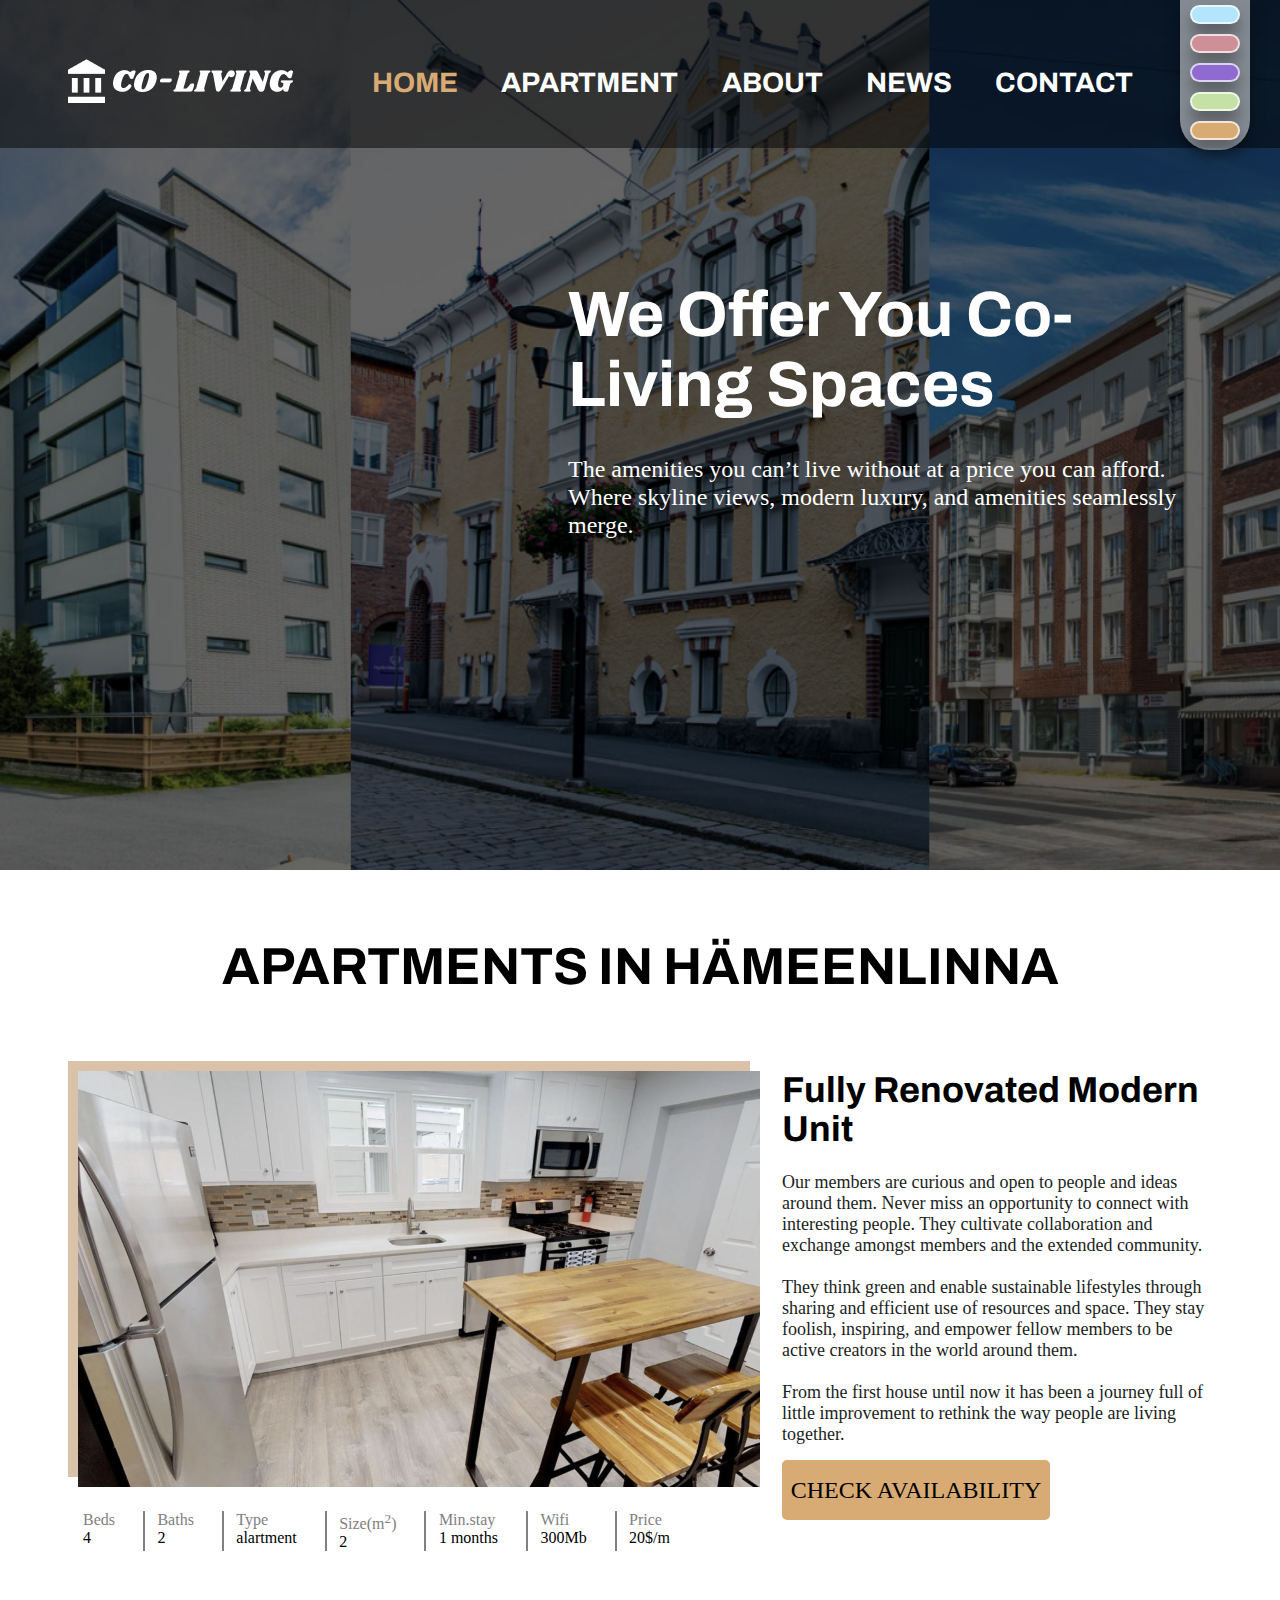
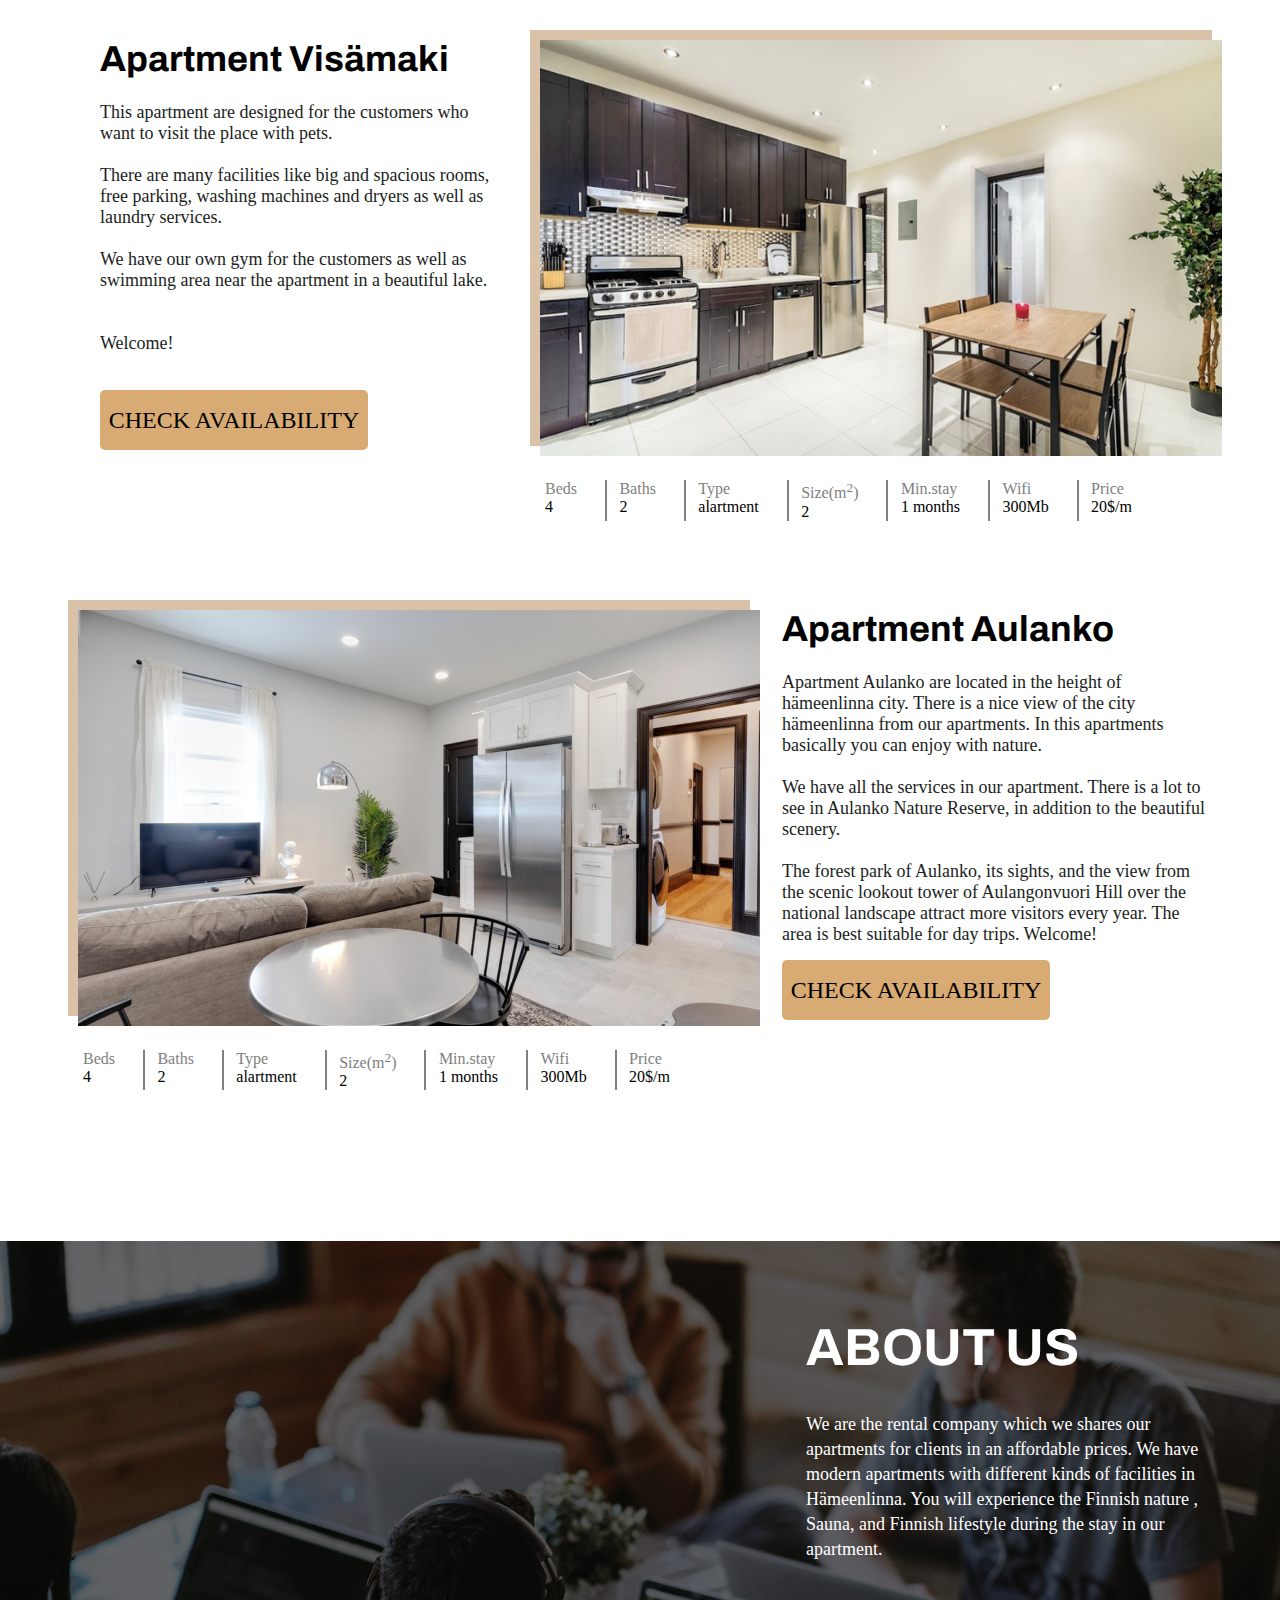
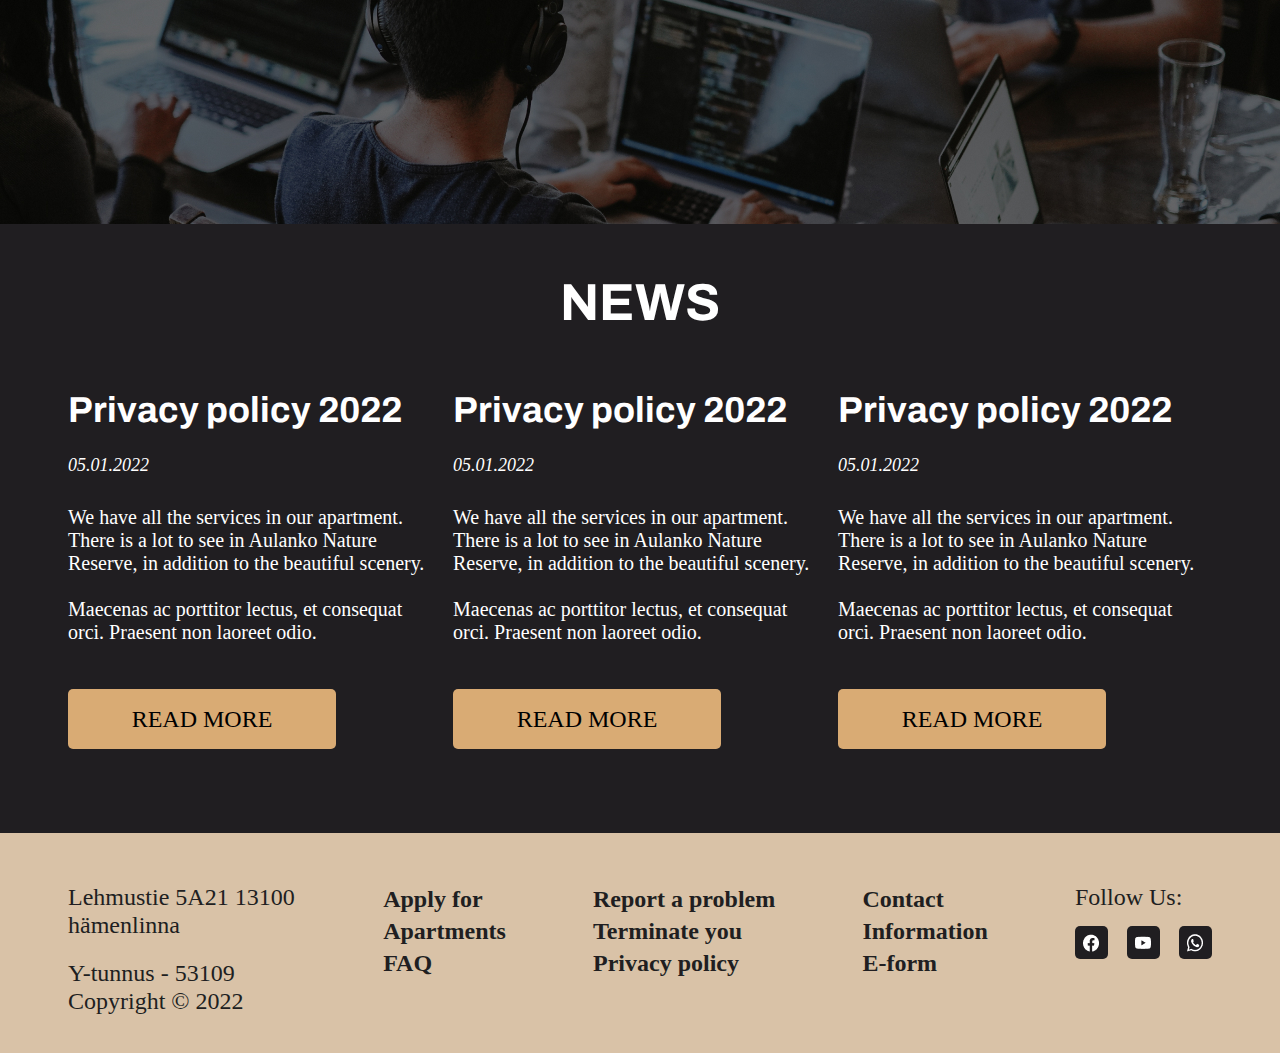
==== commit 898656aa: "Update - all files" ====
--- a/docs/index.html
+++ b/docs/index.html
@@ -1,252 +1,321 @@
-<!DOCTYPE html>
-<html lang="en">
-<head>
-    <!-- Required meta tags -->
-    <meta charset="utf-8">
-    <meta name="viewport" content="width=device-width, initial-scale=1">
-
-    <!-- Bootstrap CSS -->
-    <link href="https://cdn.jsdelivr.net/npm/bootstrap@5.0.2/dist/css/bootstrap.min.css" rel="stylesheet" integrity="sha384-EVSTQN3/azprG1Anm3QDgpJLIm9Nao0Yz1ztcQTwFspd3yD65VohhpuuCOmLASjC" crossorigin="anonymous">
-
-    <title> COLIVING </title>
-    <link rel="stylesheet" href="styles1.css">
-</head>
-<body>
-  <section class="promo">
-    <header>
-      <div class="container">
-          <div class="row">
-              <div class="logo"><img src="images/Logo.svg" alt="logo"></div>
-              <ul class="menu">
-                <a href="home.html"><li class="menu_link menu_active">Home</li></a>
-                  
-                <a href="apply.html"><li class="menu_link">Apply</li></a>
-                
-                <a href="about.html"><li class="menu_link">About</li></a>
-                
-                <a href="#"><li class="menu_link">News</li></a>
-                
-                <a href="contact.html"><li class="menu_link">Contact</li></a>
-
-
-              </ul>
-          </div>
-      </div>
-  </header>
-
-  <div class="wrapper">
-    <div class="container">
-      <h1 class="title">We offer you co-living spaces</h1>
-      <div class="subtitle">The amenities you can’t live without at a price you can afford. Where skyline views, 
-        modern luxury, and amenities seamlessly merge.</div>
-    </div>
-  </div>
-</section>
-
-<section class="apartment">
-  <div class="container">
-    <h2 class="apartment_title">Apartments in Hämeenlinna</h2>
-  <div class="catalog">
-    <div class="catalog_wrapper">
-      <div class="catalog_img">
-        <img src="images/Group 5.png" alt="image">
-      </div>
-      <div class="catalog_info">
-        <ul class="catalog_menu">
-          <li class="catalog_link">Beds <br>
-          <span>4</span></li>
-          <li class="catalog_link">Baths <br>
-          <span>2</span></li>
-          <li class="catalog_link">Type <br>
-          <span>Apartment</span></li>
-          <li class="catalog_link">Size(m^2) <br>
-          <span>88</span></li>
-          <li class="catalog_link">Min. stay <br>
-          <span>1 month</span></li>
-          <li class="catalog_link">WiFi <br>
-          <span>300 Mb</span></li>
-          <li class="catalog_link">Price <br>
-          <span>200€/m</span></li>
-        </ul>
-      </div>
-    </div>
-    <div class="catalog_descr">
-      <div class="descr_title"><h3>Fully Renovated Modern Unit</h3></div>
-      <div class="descr_text">
-        <p>Our members are curious and open to people and ideas around them. Never miss an opportunity to connect with interesting people. They cultivate collaboration and exchange amongst members and the extended community. </p>
-        <br>
-        <p>They think green and enable sustainable lifestyles through sharing and efficient use of resources and space. They stay foolish, inspiring, and empower fellow members to be active creators in the world around them.</p>
-        <br>
-        <p>From the first house until now it has been a journey full of little improvement to rethink the way people are living together.</p>
-      </div>
-      <div class="descr_btn"><a href="#">Check availability</a></div>
-    </div>
-  </div>
-  <div class="catalog">
-    <div class="catalog_wrapper">
-      <div class="catalog_img">
-        <img src="images/Group 7.png" alt="image">
-      </div>
-      <div class="catalog_info">
-        <ul class="catalog_menu">
-          <li class="catalog_link">Beds <br>
-          <span>4</span></li>
-          <li class="catalog_link">Baths <br>
-          <span>2</span></li>
-          <li class="catalog_link">Type <br>
-          <span>Apartment</span></li>
-          <li class="catalog_link">Size(m^2) <br>
-          <span>88</span></li>
-          <li class="catalog_link">Min. stay <br>
-          <span>1 month</span></li>
-          <li class="catalog_link">WiFi <br>
-          <span>300 Mb</span></li>
-          <li class="catalog_link">Price <br>
-          <span>200€/m</span></li>
-        </ul>
-      </div>
-    </div>
-    <div class="catalog_descr">
-      <div class="descr_title"><h3>Apartment Visämaki</h3></div>
-      <div class="descr_text">
-        <p>This apartment are designed for the customers who want to visit the place with pets. </p>
-        <br>
-        <p>There are many facilities like big and spacious rooms, free parking, washing machines and dryers as well as laundry services. 
-          <br>We have our own gym for the customers as well as swimming area near the apartment in a beautiful lake. </p>
-        <br>
-        <p>Welcome!</p>
-      </div>
-      <div class="descr_btn"><a href="#">Check availability</a></div>
-    </div>
-  </div>
-  <div class="catalog">
-    <div class="catalog_wrapper">
-      <div class="catalog_img">
-        <img src="images/Group 10.png" alt="image">
-      </div>
-      <div class="catalog_info">
-        <ul class="catalog_menu">
-          <li class="catalog_link">Beds <br>
-          <span>4</span></li>
-          <li class="catalog_link">Baths <br>
-          <span>2</span></li>
-          <li class="catalog_link">Type <br>
-          <span>Apartment</span></li>
-          <li class="catalog_link">Size(m^2) <br>
-          <span>88</span></li>
-          <li class="catalog_link">Min. stay <br>
-          <span>1 month</span></li>
-          <li class="catalog_link">WiFi <br>
-          <span>300 Mb</span></li>
-          <li class="catalog_link">Price <br>
-          <span>200€/m</span></li>
-        </ul>
-      </div>
-    </div>
-    <div class="catalog_descr">
-      <div class="descr_title"><h3>Apartment Aulanko</h3></div>
-      <div class="descr_text">
-        <p>Apartment Aulanko are located in the height of hämeenlinna city. There is a nice view of the city hämeenlinna from our apartments. In this apartments basically you can enjoy with nature.  </p>
-        <br>
-        <p>We have all the services in our apartment.  There is a lot to see in Aulanko Nature Reserve, in addition to the beautiful scenery.</p>
-        <br>
-        <p>The forest park of Aulanko, its sights, and the view from the scenic lookout tower of Aulangonvuori Hill over the national landscape attract more visitors every year. The area is best suitable for day trips. Welcome!</p>
-      </div>
-      <div class="descr_btn"><a href="#">Check availability</a></div>
-    </div>
-  </div>
-  </div>
-</section>
-
-<section class="about_us">
-  <div class="container">
-    <div class="container_about_us">
-      <h2 class="h2_white">About us</h2>
-      <div class="h2_subtitle">We are the rental company which we shares our apartments for clients in an affordable prices. We have modern apartments with different kinds of facilities in Hämeenlinna. You will experience the Finnish nature , Sauna, and Finnish lifestyle during the stay in our apartment.</div>
-    </div>
-  </div>
-</section>
-
-<section class="news">
-  <div class="container">
-    <h2 class="h2_white">news</h1>
-      <div class="news_wrapper">
-        <div class="news_info">
-          <h3>Privacy policy 2022</h3>
-          <p class="date">05.01.2022</p>
-          <p class="text_white">We have all the services in our apartment.  There is a lot to see in Aulanko Nature Reserve, in addition to the beautiful scenery.<br><br>Maecenas ac porttitor lectus, et consequat orci. Praesent non laoreet odio.  </p>
-          <div class="descr_btn"><a href="#">read more</a></div>
-        </div>  
-          <div class="news_info">
-            <h3>Pay via PayPal</h3>
-            <p class="date">10.01.2022</p>
-            <p class="text_white">The forest park of Aulanko, its sights, and the view from the scenic lookout tower of Aulangonvuori Hill over the national landscape attract more visitors every year.<br><br> 
-    
-              The area is best suitable for day trips. Welcome!
-              </p>
-            <div class="descr_btn"><a href="#">read more</a></div>
-          </div> 
-            <div class="news_info">
-              <h3>Best apartments</h3>
-              <p class="date">11.01.2022</p>
-              <p class="text_white">Apartment Aulanko are located in the height of hämeenlinna city.<br><br> 
-    
-                There is a nice view of the city hämeenlinna from our apartments. There is a nice view of. In this apartments basically you can enjoy with nature. 
-                  </p>
-              <div class="descr_btn"><a href="#">read more</a></div>
-            </div> 
-      </div>
-  </div>
-</section>
-
-
-<section class="footer">
-    <div class="container">
-      <div class="footer_wrapper">
-        <div class="adress">Lehmustie 5A21
-          13100 Hämenlinna<br>
-          Y-tunnus - 53109
-          Copyright © 2022</div>
-        <div class="footer_elem">
-          <ul>
-            <a href="#" class="footer_link">Apply for</a>
-            <a href="#" class="footer_link">Apartments</a>
-            <a href="#" class="footer_link">FAQ</a>
-          </ul>
-        </div>
-        <div class="footer_elem">
-          <ul>
-            <a href="#" class="footer_link">Report a problem</a>
-            <a href="#" class="footer_link">Terminate you</a>
-            <a href="#" class="footer_link">Privacy policy</a>
-          </ul>
-        </div>
-        <div class="footer_elem">
-          <ul>
-            <a href="contactus.php" class="footer_link">Contact</a>
-            <a href="#" class="footer_link">Information</a>
-            <a href="#" class="footer_link">E-form</a>
-          </ul>
-        </div>
-        <div class="footer_elem">
-          <p>FOLLOW US</p>
-          <div class="icons">
-            <a href="#" class="facebook"><img src="images/facebook.png"></a>
-            <a href="#" class="youtube"><img src="images/youtube.png"></a>
-            <a href="#" class="watsapp"><img src="images/whatsapp.png"></a>
-          </div> 
-        </div>
-      </div>
-        
-    </div>
-  </section>
- <!-- Option 1: Bootstrap Bundle with Popper -->
- <script src="https://cdn.jsdelivr.net/npm/bootstrap@5.0.2/dist/js/bootstrap.bundle.min.js" integrity="sha384-MrcW6ZMFYlzcLA8Nl+NtUVF0sA7MsXsP1UyJoMp4YLEuNSfAP+JcXn/tWtIaxVXM" crossorigin="anonymous"></script>
-
- <!-- Option 2: Separate Popper and Bootstrap JS -->
- <!--
- <script src="https://cdn.jsdelivr.net/npm/@popperjs/core@2.9.2/dist/umd/popper.min.js" integrity="sha384-IQsoLXl5PILFhosVNubq5LC7Qb9DXgDA9i+tQ8Zj3iwWAwPtgFTxbJ8NT4GN1R8p" crossorigin="anonymous"></script>
- <script src="https://cdn.jsdelivr.net/npm/bootstrap@5.0.2/dist/js/bootstrap.min.js" integrity="sha384-cVKIPhGWiC2Al4u+LWgxfKTRIcfu0JTxR+EQDz/bgldoEyl4H0zUF0QKbrJ0EcQF" crossorigin="anonymous"></script>
- -->
-</body>
+<!DOCTYPE html>
+<html lang="en">
+
+<head>
+    <meta charset="UTF-8">
+    <meta http-equiv="X-UA-Compatible" content="IE=edge">
+    <meta name="viewport" content="width=device-width, initial-scale=1.0">
+    <title>Document</title>
+    <link rel="stylesheet" href="slick/slick.css">
+    <link rel="stylesheet" href="slick/slick-theme.css">
+    <link rel="stylesheet" href="css/style.css">
+    <link rel="stylesheet" href="css/media.css">
+</head>
+
+<body>
+    <button onclick="topFunction()" id="myBtn" title="Go to top">Top Top!</button>
+    <section class="promo">
+        <header>
+            <div class="container">
+                <div class="row">
+                    <div class="logo"><a href="index.html"><img src="img/logo.png" alt="logo"></a></div>
+                    <ul class="menu">
+                        <li class="menu_link"><a class="menu_link active" href="#">Home</a></li>
+
+                        <li class="menu_link"><a href="apartment.html">Apartment</a></li>
+
+                        <li class="menu_link"><a href="about_us.html">About</a></li>
+
+                        <li class="menu_link"><a href="#news">News</a></li>
+
+                        <li class="menu_link"><a href="contact.html">Contact</a></li>
+
+                    </ul>
+                </div>
+            </div>
+            <ul class="menu_mini">
+                <li class="menu_item"><a href="#" class="menu_link">Home</a></li>
+                <li class="menu_item"><a href="#apartment" class="menu_link">Apartment</a></li>
+                <li class="menu_item"><a href="about_us.html" class="menu_link">About</a></li>
+                <li class="menu_item"><a href="#news" class="menu_link">News</a></li>
+                <li class="menu_item"><a href="contact.html" class="menu_link">Contact</a></li>
+            </ul>
+            <div class="hamburger">
+                <span></span>
+                <span></span>
+                <span></span>
+            </div>
+        </header>
+
+        <div class="panel">
+            <div id="blue" data-color="#b3e5fc" onclick="changeColor('blue')"></div>
+            <div id="red" data-color="#ce8f96" onclick="changeColor('red')"></div>
+            <div id="purple" data-color="#8e6ad1" onclick="changeColor('purple')"></div>
+            <div id="green" data-color="#c5e1a5" onclick="changeColor('green')"></div>
+            <div id="orange" data-color="#D9AB74" onclick="changeColor('orange')"></div>
+        </div>
+
+        <div class="wrapper">
+            <div class="container">
+                <h1 class="title">We offer you co-living spaces</h1>
+                <div class="subtitle">The amenities you can’t live without at a price you can afford. Where skyline
+                    views, modern luxury, and amenities seamlessly merge.</div>
+            </div>
+        </div>
+
+    </section>
+    <div class="zoom">
+        <img src="img/catalog.png" id="src_image" alt="catalog" onclick="zoomOff()">
+    </div>
+    <section class="apartment" id="apartment">
+        <div class="container">
+            <h2 class="apartment_title">Apartments in Hämeenlinna</h2>
+
+            <div class="catalog">
+                <div class="catalog_wrapper">
+                    <div class="catalog_image">
+                        <img src="img/catalog.png" alt="catalog" onclick="zoomOn('img/catalog.png')">
+                    </div>
+                    <div class="catalog_info">
+                        <ul class="catalog_menu">
+                            <li class="catalog_link">Beds <br><span>4</span></li>
+                            <li class="catalog_link">Baths <br><span>2</span></li>
+                            <li class="catalog_link">Type <br><span>alartment</span></li>
+                            <li class="catalog_link">Size(m<sup>2</sup>) <br><span>2</span></li>
+                            <li class="catalog_link">Min.stay <br> <span>1 months</span></li>
+                            <li class="catalog_link">Wifi <br> <span>300Mb</span></li>
+                            <li class="catalog_link">Price <br><span>20$/m</span></li>
+                        </ul>
+                    </div>
+                </div>
+                <div class="catalog_descr">
+                    <div class="descr_title">Fully Renovated Modern Unit</div>
+                    <div class="descr_text">
+                        <p>Our members are curious and open to people and ideas around them. Never miss an opportunity
+                            to connect with interesting people. They cultivate collaboration and exchange amongst
+                            members and the extended community. </p>
+                        <br>
+                        <p>They think green and enable sustainable lifestyles through sharing and efficient use of
+                            resources and space. They stay foolish, inspiring, and empower fellow members to be active
+                            creators in the world around them.</p>
+                        <br>
+                        <p>From the first house until now it has been a journey full of little improvement to rethink
+                            the way people are living together.</p>
+                    </div>
+                    <div class="descr_btn">
+                        Check availability
+                    </div>
+                </div>
+            </div>
+            <div class="catalog" id="catalog">
+                <div class="catalog_wrapper">
+                    <div class="catalog_image">
+                        <img src="img/catalog2.jpg" class="catalog2" alt="catalog" onclick="zoomOn('img/catalog2.jpg')">
+                    </div>
+                    <div class="catalog_info">
+                        <ul class="catalog_menu">
+                            <li class="catalog_link">Beds <br><span>4</span></li>
+                            <li class="catalog_link">Baths <br><span>2</span></li>
+                            <li class="catalog_link">Type <br><span>alartment</span></li>
+                            <li class="catalog_link">Size(m<sup>2</sup>) <br><span>2</span></li>
+                            <li class="catalog_link">Min.stay <br> <span>1 months</span></li>
+                            <li class="catalog_link">Wifi <br> <span>300Mb</span></li>
+                            <li class="catalog_link">Price <br><span>20$/m</span></li>
+                        </ul>
+                    </div>
+                </div>
+                <div class="catalog_descr">
+                    <div class="descr_title">Apartment Visämaki </div>
+                    <div class="descr_text">
+                        <p>This apartment are designed for the customers who want to visit the place with pets.</p>
+                        <br>
+                        <p>There are many facilities like big and spacious rooms, free parking, washing machines and
+                            dryers as well as laundry services. </p>
+                        <br>
+                        <p> We have our own gym for the customers as well as swimming area near the apartment in a
+                            beautiful lake. </p> <br><br>
+                        <p>
+                            Welcome!
+                        </p>
+                    </div>
+                    <div class="descr_btn">
+                        Check availability
+                    </div>
+                </div>
+            </div>
+            <div class="catalog">
+                <div class="catalog_wrapper">
+                    <div class="catalog_image">
+                        <img src="img/catalog3.jpg" alt="catalog" onclick="zoomOn('img/catalog3.jpg')">
+                    </div>
+                    <div class="catalog_info">
+                        <ul class="catalog_menu">
+                            <li class="catalog_link">Beds <br><span>4</span></li>
+                            <li class="catalog_link">Baths <br><span>2</span></li>
+                            <li class="catalog_link">Type <br><span>alartment</span></li>
+                            <li class="catalog_link">Size(m<sup>2</sup>) <br><span>2</span></li>
+                            <li class="catalog_link">Min.stay <br> <span>1 months</span></li>
+                            <li class="catalog_link">Wifi <br> <span>300Mb</span></li>
+                            <li class="catalog_link">Price <br><span>20$/m</span></li>
+                        </ul>
+                    </div>
+                </div>
+                <div class="catalog_descr">
+                    <div class="descr_title">Apartment Aulanko</div>
+                    <div class="descr_text">
+                        <p>Apartment Aulanko are located in the height of hämeenlinna city. There is a nice view of the
+                            city hämeenlinna from our apartments. In this apartments basically you can enjoy with
+                            nature.
+                        </p>
+                        <br>
+                        <p>
+                            We have all the services in our apartment. There is a lot to see in Aulanko Nature Reserve,
+                            in addition to the beautiful scenery.</p>
+                        <br>
+                        <p>The forest park of Aulanko, its sights, and the view from the scenic lookout tower of
+                            Aulangonvuori Hill over the national landscape attract more visitors every year. The area is
+                            best suitable for day trips. Welcome! </p>
+                    </div>
+                    <div class="descr_btn">
+                        Check availability
+                    </div>
+                </div>
+            </div>
+        </div>
+    </section>
+
+    <section class="about">
+        <div class="container">
+            <div class="about_wrapper">
+                <div class="about_title">
+                    ABOUT us
+                </div>
+                <div class="about_subtitle">
+                    We are the rental company which we shares our apartments for clients in an affordable prices. We
+                    have modern apartments with different kinds of facilities in Hämeenlinna. You will experience the
+                    Finnish nature , Sauna, and Finnish lifestyle during the stay in our apartment.
+                </div>
+            </div>
+        </div>
+    </section>
+
+    <section class="news" id="news">
+        <div class="container">
+            <div class="news_title">
+                NEWS
+            </div>
+            <div class="news_card">
+                <div class="card">
+                    <div class="card_title">Privacy policy 2022</div>
+                    <div class="card_date">05.01.2022</div>
+                    <div class="card_text">
+                        We have all the services in our apartment. There is a lot to see in Aulanko Nature Reserve, in
+                        addition to the beautiful scenery.
+                        <br><br>
+                        Maecenas ac porttitor lectus, et consequat orci. Praesent non laoreet odio.
+                    </div>
+                    <div class="card_btn descr_btn">Read more</div>
+                </div>
+                <div class="card">
+                    <div class="card_title">Privacy policy 2022</div>
+                    <div class="card_date">05.01.2022</div>
+                    <div class="card_text">
+                        We have all the services in our apartment. There is a lot to see in Aulanko Nature Reserve, in
+                        addition to the beautiful scenery.
+                        <br><br>
+                        Maecenas ac porttitor lectus, et consequat orci. Praesent non laoreet odio.
+                    </div>
+                    <div class="card_btn descr_btn">Read more</div>
+                </div>
+                <div class="card">
+                    <div class="card_title">Privacy policy 2022</div>
+                    <div class="card_date">05.01.2022</div>
+                    <div class="card_text">
+                        We have all the services in our apartment. There is a lot to see in Aulanko Nature Reserve, in
+                        addition to the beautiful scenery.
+                        <br><br>
+                        Maecenas ac porttitor lectus, et consequat orci. Praesent non laoreet odio.
+                    </div>
+                    <div class="card_btn descr_btn">Read more</div>
+
+                </div>
+            </div>
+        </div>
+    </section>
+
+    <footer class="footer">
+        <div class="container">
+            <div class="footer_wrapper">
+                <div class="footer_column">
+                    <div class="footer_adress">
+                        Lehmustie 5A21
+                        13100 hämenlinna
+
+                    </div>
+                    <div class="footer_copy">
+                        Y-tunnus - 53109
+                        Copyright © 2022
+                    </div>
+                </div>
+                <div class="footer_column">
+                    <ul class="footer_menu">
+                        <a href="#">
+                            <li>Apply for</li>
+                        </a>
+                        <a href="#">
+                            <li>Apartments</li>
+                        </a>
+                        <a href="#">
+                            <li>FAQ</li>
+                        </a>
+                    </ul>
+                </div>
+                <div class="footer_column">
+                    <ul class="footer_menu">
+                        <a href="">
+                            <li>Report a problem</li>
+                        </a>
+                        <a href="">
+                            <li>Terminate you</li>
+                        </a>
+                        <a href="">
+                            <li>Privacy policy</li>
+                        </a>
+                    </ul>
+                </div>
+                <div class="footer_column">
+                    <ul class="footer_menu">
+                        <a href="">
+                            <li>Contact</li>
+                        </a>
+                        <a href="">
+                            <li>Information</li>
+                        </a>
+                        <a href="">
+                            <li>E-form</li>
+                        </a>
+                    </ul>
+                </div>
+                <div class="footer_column">
+                    <div class="footer_title">
+                        Follow Us:
+                    </div>
+                    <div class="footer_social">
+                        <a href="#" class="a_btn"><img src="icons/facebook.png" alt=""></a>
+                        <a href="#"><img src="icons/youtube.png" alt=""></a>
+                        <a href="#"><img src="icons/whatsapp.png" alt=""></a>
+                    </div>
+                </div>
+            </div>
+        </div>
+    </footer>
+
+    <script src="//code.jquery.com/jquery-1.11.0.min.js"></script>
+    <script src="slick/slick.min.js"></script>
+    <script src="js/menu.js"></script>
+    <script src="js/scrollToTop.js"></script>
+    <script src="js/changeColor.js"></script>
+    <script src="js/imgZoom.js"></script>
+</body>
+
 </html>--- a/docs/css/style.css
+++ b/docs/css/style.css
@@ -0,0 +1,881 @@
+@font-face {
+    font-family: Archivo;
+    src: url('../fonts/Archivo/static/Archivo/Archivo-Bold.ttf');
+}
+
+@font-face {
+    font-family: Judson;
+    src: url('../fonts/Judson/Judson-Regular.ttf');
+}
+
+* {
+    margin: 0;
+    padding: 0;
+    box-sizing: border-box;
+}
+
+.container {
+    position: relative;
+    margin: 0 auto;
+    max-width: 1192px;
+    padding: 0px 24px;
+}
+
+header {
+    position: relative;
+    background-color: rgba(0, 0, 0, 0.8);
+    height: 148px;
+}
+
+.menu_mini {
+    display: none;
+}
+
+
+
+.hamburger {
+    display: block;
+    position: fixed;
+    right: 0px;
+    top: 25px;
+    right: 50px;
+    width: 24px;
+    height: 24px;
+    z-index: 999;
+}
+
+.hamburger span {
+    display: block;
+    border: 1.5px solid rgb(148, 125, 125);
+    border-radius: 5px;
+    width: 100%;
+    background-color: #fff;
+    margin-bottom: 6px;
+    transition: 0.5s all;
+}
+
+.hamburger_active span:nth-child(1) {
+    transform: translateY(7px) rotate(-45deg);
+}
+
+.hamburger_active span:nth-child(2) {
+    display: none;
+}
+
+.hamburger_active span:nth-child(3) {
+    transform: translateY(6px) rotate(45deg);
+}
+
+.hamburger_active span {
+    margin-bottom: -2px;
+}
+
+.hamburger {
+    display: none;
+}
+
+.menu_mini {
+    position: fixed;
+    flex-direction: column;
+    justify-content: center;
+    align-items: center;
+    top: 0;
+    left: -100%;
+    width: 320px;
+    height: 100vh;
+    padding: 16px 16px;
+    background: rgb(255, 255, 255);
+    -webkit-transition: 0.6s all;
+    transition: 0.6s all;
+    list-style-type: none;
+    z-index: 1000;
+}
+
+.menu_mini .menu_item:hover>a {
+    color: #D9C2A7;
+}
+
+.menu_mini .menu_item {
+    display: flex;
+    flex-direction: column;
+    margin-left: 20px;
+    margin-top: 20px;
+}
+
+.menu_mini .menu_item a {
+    font-family: Archivo;
+    font-style: normal;
+    font-weight: 500;
+    font-size: 26px;
+    line-height: 28px;
+    text-decoration: none;
+    color: #000;
+}
+
+.menu_active {
+    left: 0;
+}
+
+.row {
+    display: flex;
+    flex-direction: row;
+    align-items: center;
+    padding-top: 55px;
+}
+
+.menu {
+    display: flex;
+    flex-direction: row;
+    justify-content: space-between;
+    padding: 13px 79px;
+    list-style: none;
+    font-family: Archivo;
+    font-style: normal;
+    font-weight: bold;
+    font-size: 28px;
+    line-height: 30px;
+    text-transform: uppercase;
+    color: #FFFFFF;
+    width: 100%;
+}
+
+.menu a {
+    text-decoration: none;
+    color: #fff;
+}
+
+.menu a:hover {
+    color: #D9AB74;
+}
+
+.active,
+ul>li>.active {
+    color: #D9AB74;
+}
+
+.promo {
+    min-height: 722px;
+    background: url("../img/promo.png") center center/cover no-repeat;
+
+}
+
+.wrapper {
+    min-height: 722px;
+    background-color: rgba(0, 0, 0, 0.6);
+}
+
+.title {
+    font-family: Archivo;
+    font-style: normal;
+    font-weight: 900;
+    font-size: 64px;
+    line-height: 70px;
+    text-transform: capitalize;
+    color: #FFFFFF;
+    max-width: 908px;
+    padding-top: 132px;
+    margin-left: 500px;
+}
+
+.subtitle {
+    font-family: Judson;
+    font-style: normal;
+    font-weight: normal;
+    font-size: 24px;
+    line-height: 28px;
+    color: #FFFFFF;
+    max-width: 784px;
+    margin-left: 500px;
+    padding-top: 35px;
+}
+
+.apartment {
+    min-height: 1903px;
+}
+
+.apartment_title {
+    font-family: Archivo;
+    font-style: normal;
+    font-weight: 500;
+    font-size: 52px;
+    line-height: 57px;
+    text-transform: uppercase;
+    color: #000000;
+    text-align: center;
+    margin-top: 68px;
+}
+
+.catalog {
+    display: flex;
+    flex-direction: row;
+}
+
+.catalog_image {
+    position: relative;
+    width: 682px;
+    height: 416px;
+    background: #D9C2A7;
+    margin-top: 66px;
+}
+
+.catalog_image img {
+    position: absolute;
+    max-width: 100%;
+    top: 10px;
+    left: 10px;
+}
+
+.catalog_info {
+    width: 100%;
+    padding-right: 15px;
+    padding-left: 15px;
+    margin-right: auto;
+    margin-left: auto;
+}
+
+.catalog_menu {
+    display: flex;
+    flex-direction: row;
+    list-style-type: none;
+    color: grey;
+    margin-top: 21px;
+    justify-content: space-between;
+    width: 615px;
+    display: flex;
+    -webkit-box-pack: justify;
+    -ms-flex-pack: justify;
+    justify-content: space-between;
+    padding: 13px 0px;
+}
+
+.catalog_link {
+    border-right: 2px solid grey;
+    padding-right: 28px;
+}
+
+.catalog_link:last-child {
+    border-right: none;
+}
+
+.catalog_link span {
+    color: #000;
+}
+
+.catalog_descr {
+    margin: 76px 0 0 32px;
+}
+
+.descr_title {
+    font-family: Archivo;
+    font-style: normal;
+    font-weight: 500;
+    font-size: 36px;
+    line-height: 39px;
+    color: #000000;
+}
+
+.descr_text {
+    font-family: Judson;
+    font-style: normal;
+    font-weight: normal;
+    font-size: 18px;
+    line-height: 21px;
+    margin-top: 23px;
+    color: #201E21;
+    min-height: 288px;
+}
+
+.descr_btn {
+    display: flex;
+    justify-content: center;
+    align-items: center;
+    width: 268px;
+    height: 60px;
+    background: #D9AB74;
+    border-radius: 5px;
+    font-family: Judson;
+    font-style: normal;
+    font-weight: normal;
+    font-size: 24px;
+    line-height: 28px;
+    text-transform: uppercase;
+    color: #000000;
+    cursor: pointer;
+}
+
+.catalog:nth-child(3) {
+    flex-direction: row-reverse;
+}
+
+.catalog:nth-child(3) .descr_text {
+    margin-left: 0;
+    margin-right: 23px;
+}
+
+.zoom {
+    display: none;
+    position: fixed;
+    z-index: 1;
+    padding-top: 100px;
+    left: 0;
+    top: 0;
+    width: 100%;
+    height: 100%;
+    overflow: auto;
+    background-color: rgb(0, 0, 0);
+    background-color: rgba(0, 0, 0, 0.9);
+}
+
+.zoom img {
+    margin: auto;
+    display: block;
+    width: 80%;
+    max-width: 1300px;
+}
+
+.zoom-active {
+    display: block;
+}
+
+.about {
+    min-height: 583px;
+    background: url("../img/about_us.jpg") center center/cover no-repeat
+}
+
+.about_wrapper {
+    margin-left: 738px;
+}
+
+.about_title {
+    font-family: Archivo;
+    font-style: normal;
+    font-weight: 500;
+    font-size: 52px;
+    line-height: 57px;
+    text-transform: uppercase;
+    color: #FFFFFF;
+    padding-top: 78px;
+}
+
+.about_subtitle {
+    font-family: Judson;
+    font-style: normal;
+    font-weight: normal;
+    font-size: 18px;
+    line-height: 25px;
+    color: #FFFFFF;
+    margin-top: 36px;
+    max-width: 478px;
+}
+
+.news {
+    min-height: 599px;
+    background: #201E21;
+}
+
+.news_title {
+    font-family: Archivo;
+    font-style: normal;
+    font-weight: 500;
+    font-size: 52px;
+    line-height: 57px;
+    text-align: center;
+    color: #FFFFFF;
+    padding-top: 50px;
+}
+
+.news_card {
+    display: flex;
+    flex-direction: row;
+    justify-content: space-between;
+    margin-top: 60px;
+}
+
+.card {
+    min-height: 362px;
+    margin-bottom: 80px;
+}
+
+.card_title {
+    font-family: Archivo;
+    font-style: normal;
+    font-weight: 500;
+    font-size: 36px;
+    line-height: 39px;
+    color: #FFFFFF;
+}
+
+.card_date {
+    font-family: Judson;
+    font-style: italic;
+    font-weight: normal;
+    font-size: 18px;
+    line-height: 21px;
+    color: #FFFFFF;
+    margin-top: 25px;
+}
+
+.card_text {
+    font-family: Judson;
+    font-style: normal;
+    font-weight: normal;
+    font-size: 20px;
+    line-height: 23px;
+    color: #FFFFFF;
+    max-width: 374px;
+    margin-top: 30px;
+}
+
+.slick-prev {
+    /* left: 0; */
+    z-index: 10;
+}
+
+.slick-next {
+    /* right: 0; */
+    z-index: 10;
+}
+
+.slick-slide {
+    width: 100%;
+    box-sizing: border-box;
+}
+
+.card_btn {
+    margin-top: 45px;
+}
+
+.contact {
+    min-height: 208px;
+    background: url("../img/promo.png") center center/cover no-repeat;
+
+}
+
+.wrapper_contact {
+    min-height: 208px;
+    background-color: rgba(0, 0, 0, 0.6);
+}
+
+.contact_title {
+    font-family: Archivo;
+    font-style: normal;
+    font-weight: 900;
+    font-size: 64px;
+    line-height: 70px;
+    text-transform: capitalize;
+    padding-top: 69px;
+    text-align: center;
+    color: #FFFFFF;
+}
+
+.contact_info {
+    min-height: 844px;
+    background: #FFF7EE;
+
+    padding-bottom: 116px;
+}
+
+.contact_subtitle {
+    font-family: Archivo;
+    font-style: normal;
+    font-weight: 500;
+    font-size: 52px;
+    line-height: 57px;
+    text-transform: uppercase;
+    padding-top: 71px;
+    text-align: center;
+    color: #000000;
+
+}
+
+.contact_wrapper {
+    display: flex;
+    flex-direction: row;
+    justify-content: space-between;
+}
+
+.contact_data {
+    margin-top: 74px;
+}
+
+.contact_list {
+    list-style-type: none;
+    padding-left: 28px;
+    margin-top: 22px;
+    font-family: Judson;
+    font-style: normal;
+    font-weight: normal;
+    font-size: 24px;
+    line-height: 28px;
+    text-transform: capitalize;
+    color: #201E21;
+}
+
+.contact_list .list_data {
+    position: relative;
+
+}
+
+.contact_list li {
+    position: static;
+    margin-top: 27px;
+    padding-left: 18px;
+}
+
+.contact_list li:first-child {
+    margin-top: none;
+}
+
+.contact_list li::before {
+    content: '';
+    display: block;
+    position: absolute;
+    left: 0px;
+    width: 30px;
+    height: 30px;
+}
+
+.contact_list li:first-child::before {
+    background: url('../icons/clock.png') center center/cover no-repeat;
+}
+
+.contact_list li:nth-child(2)::before {
+    background: url('../icons/gmail.png') center center/cover no-repeat;
+}
+
+.contact_list li:nth-child(3)::before {
+    background: url('../icons/phone.png') center center/cover no-repeat;
+}
+
+.contact_list li:last-child::before {
+    background: url('../icons/web.png') center center/cover no-repeat;
+}
+
+.maps {
+    margin-top: 55px;
+    min-width: 560px;
+    height: 300px;
+}
+
+.maps .maps_info {
+    width: 682px;
+    height: 300px;
+    border: 0;
+}
+
+.contact_form {
+    display: flex;
+    flex-direction: column;
+    margin-top: 78px;
+    margin-left: 21px;
+}
+
+.contact_form input {
+    position: relative;
+    margin-top: 20px;
+    width: 478px;
+    height: 70px;
+    border: none;
+    background: #FFFFFF;
+    border-radius: 5px;
+
+    padding-left: 19px;
+}
+
+.contact_form input::placeholder {
+    position: absolute;
+    top: 50%;
+    transform: translateY(-50%);
+    font-family: Judson;
+    font-style: normal;
+    font-weight: normal;
+    font-size: 24px;
+    line-height: 28px;
+    color: #B7B1B1;
+
+}
+
+.contact_form textarea {
+    position: relative;
+    width: 478px;
+    height: 181px;
+    background: #FFFFFF;
+    border-radius: 5px;
+    border: 0;
+    margin-top: 20px;
+    padding-left: 19px;
+    padding-top: 10px;
+}
+
+.contact_form textarea::placeholder {
+    font-family: Judson;
+    font-style: normal;
+    font-weight: normal;
+    font-size: 24px;
+    line-height: 28px;
+    padding-top: 0;
+    color: #B7B1B1;
+}
+
+.contact_form input:first-child {
+    margin-top: 0;
+}
+
+.info_cat {
+    background: #D9C2A7;
+}
+
+.footer {
+    min-height: 220px;
+    background: #D9C2A7;
+}
+
+.contact_warning {
+    font-family: Archivo;
+    font-style: normal;
+    font-weight: normal;
+    font-size: 18px;
+    line-height: 20px;
+    margin-top: 19px;
+    color: #949494;
+}
+
+.contact_form .descr_btn {
+    margin-top: 20px;
+}
+
+.about_info {
+    margin-top: 60px;
+    min-height: 900px;
+}
+
+.info_wrapper {
+    display: flex;
+    justify-content: space-between;
+    flex-direction: row;
+}
+
+.data_title {
+    font-family: Archivo;
+    font-style: normal;
+    font-weight: 500;
+    font-size: 36px;
+    line-height: 39px;
+    padding-top: 10px;
+    color: #000000;
+}
+
+.data_text {
+    font-family: Judson;
+    font-style: normal;
+    font-weight: normal;
+    font-size: 18px;
+    line-height: 21px;
+    width: 476px;
+    color: #201E21;
+    margin-top: 23px;
+}
+
+.info_wrapper .catalog_image {
+    margin-top: 0;
+}
+
+.info_wrapper:last-child {
+    margin-top: 70px;
+    flex-direction: row-reverse;
+}
+
+.info_wrapper:last-child .info__data {
+    margin-left: 20px;
+}
+
+.story {
+    min-height: 604px;
+    background: url("../img/our_story.png") center center/cover no-repeat;
+    margin-top: 80px;
+}
+
+.story_title {
+    font-family: Archivo;
+    font-style: normal;
+    font-weight: 500;
+    font-size: 52px;
+    line-height: 57px;
+    text-transform: uppercase;
+    padding-top: 84px;
+    color: #FFFFFF;
+    margin-right: 275px;
+}
+
+.story_text {
+    font-family: Judson;
+    font-style: normal;
+    font-weight: normal;
+    font-size: 18px;
+    line-height: 23px;
+    margin-top: 37px;
+    color: #FFFFFF;
+    max-width: 580px;
+}
+
+.story_wrapper {
+    display: flex;
+    flex-direction: column;
+    align-items: flex-end;
+}
+
+.footer_wrapper {
+    display: flex;
+    flex-direction: row;
+    justify-content: space-between;
+}
+
+.footer_column {
+    margin-top: 50px;
+}
+
+.footer_adress {
+    font-family: Judson;
+    font-style: normal;
+    font-weight: normal;
+    font-size: 24px;
+    line-height: 28px;
+    color: #201E21;
+    width: 228px;
+}
+
+.footer_copy {
+    font-family: Judson;
+    font-style: normal;
+    font-weight: normal;
+    font-size: 24px;
+    line-height: 28px;
+    color: #201E21;
+    margin-top: 20px;
+    width: 228px;
+}
+
+.footer_menu {
+    list-style-type: none;
+    font-family: Judson;
+    font-style: normal;
+    font-weight: bold;
+    font-size: 24px;
+    line-height: 32px;
+    color: #201E21;
+}
+
+.footer_menu a {
+    color: #201E21;
+    text-decoration: none;
+}
+
+.footer_title {
+    font-family: Judson;
+    font-style: normal;
+    font-weight: normal;
+    font-size: 24px;
+    line-height: 28px;
+    color: #201E21;
+}
+
+.footer_social {
+    margin-top: 15px;
+    min-width: 137px;
+    display: flex;
+    flex-direction: row;
+    justify-content: space-between;
+}
+
+.footer_social a {
+    display: flex;
+    justify-content: center;
+    align-items: center;
+    background: #201E21;
+    width: 33px;
+    height: 33px;
+    border-radius: 5px;
+}
+
+.footer_social a:hover {
+    background: #D9AB74;
+}
+
+.panel {
+    position: fixed;
+    display: flex;
+    flex-direction: column;
+    min-height: 150px;
+    top: 0px;
+    right: 30px;
+    background-color: rgba(255, 255, 255, 0.5);
+    height: 60px;
+    padding: 0px 5px 5px 5px;
+    box-shadow: 0px 5px 15px 0px rgba(0, 0, 0, 0.35);
+    border-radius: 0px 0px 30px 30px;
+    z-index: 10;
+}
+
+.panel div {
+    height: 50px;
+    width: 50px;
+    border-radius: 50px;
+    margin: 5px;
+    cursor: pointer;
+    box-shadow: 0px 10px 15px 0px rgba(0, 0, 0, 0.35);
+    border: solid 2px rgba(255, 255, 255, 0.7);
+}
+
+#blue {
+    background-color: #b3e5fc;
+}
+
+#red {
+    background-color: #ce8f96;
+}
+
+#purple {
+    background-color: #8e6ad1;
+}
+
+#green {
+    background-color: #c5e1a5;
+}
+
+#orange {
+    background-color: #D9AB74;
+}
+
+#myBtn {
+    display: none;
+    /* Hidden by default */
+    position: fixed;
+    /* Fixed/sticky position */
+    bottom: 20px;
+    /* Place the button at the bottom of the page */
+    right: 30px;
+    /* Place the button 30px from the right */
+    z-index: 99;
+    /* Make sure it does not overlap */
+    border: none;
+    /* Remove borders */
+    outline: none;
+    /* Remove outline */
+    background-color: red;
+    /* Set a background color */
+    color: white;
+    /* Text color */
+    cursor: pointer;
+    /* Add a mouse pointer on hover */
+    padding: 15px;
+    /* Some padding */
+    border-radius: 10px;
+    /* Rounded corners */
+    font-size: 18px;
+    /* Increase font size */
+}
+
+#myBtn:hover {
+    background-color: #555;
+    /* Add a dark-grey background on hover */
+}--- a/docs/css/media.css
+++ b/docs/css/media.css
@@ -0,0 +1,535 @@
+@media(max-width: 1300px){
+    .contact_wrapper{
+        flex-direction: column;
+    }
+
+    .contact_data{
+        display: flex;
+        justify-content: space-between;
+    }
+
+    .maps{
+        margin-top: unset;
+    }
+
+    .contact_list{
+        padding-left: 40px;
+    }
+
+    .contact_list li::before{
+        left: 25px;
+    }
+
+    .contact_form{
+        align-items: center;
+    }
+}
+
+
+@media(max-width:1200px){
+    .menu{
+        font-size: 24px;
+        line-height: 26px;
+    }
+
+    .promo, .wrapper{
+        min-height: 522px;
+    }
+
+    .title, .contact_title, .story_title{
+        font-size: 48px;
+        line-height: 60px;
+    }
+
+    .apartment{
+        min-height: 1600px;
+    }
+    
+    .apartment_title{
+        font-size: 40px;
+        line-height: 36px;
+        margin-top: 50px;
+    }
+
+    .descr_title, .card_title{
+        font-size: 28px;
+        line-height: 30px;
+    }
+
+    .descr_text{
+        font-size: 16px;
+        line-height: 17px;
+        min-height: unset;
+    }
+
+    .descr_btn{
+        margin-top: 25px;
+    }
+
+    .catalog_image{
+        width: 580px;
+        height: 350px;
+    }
+
+    .catalog_descr{
+        margin:76px 0 0 0;
+    }
+    .catalog:nth-child(3) .descr_text {
+        margin-right: 50px;
+    }
+
+    .about{
+        min-height: 500px;
+    }
+
+    .about_wrapper{
+        margin-left: 0;
+        position: absolute;
+        right: 0;
+        right: 124px
+    }
+
+    .card{
+        width: calc(100%/3);
+    }
+
+    .news_title{
+        font-size: 40px;
+        line-height: 36px;
+        padding-top: 35px;
+    }
+
+    .card_text{
+        width: calc(100% - 72px);
+    }
+    .info_wrapper:last-child .info__data{
+        margin-left: 0px;
+    }
+}
+
+@media(max-width: 1100px){
+    .about_info .info_wrapper{
+        flex-direction: column;
+        align-items: center;
+    }
+
+    .info_wrapper .info_cat{
+        margin-top: 28px;
+    }
+
+    .contact_info{
+        padding-bottom: 50px;
+    }
+
+    .contact_data{
+        flex-direction: column;
+        align-items: center;
+        margin-top: 0;
+    }
+
+    .contact_subtitle{
+        font-size: 38px;
+        line-height: 46px;
+    }
+
+    .contact_list li{
+        position: relative;
+    }
+
+    .contact_list li::before{
+        left: -25px;
+    }
+
+    .maps{
+        margin-top: 30px;
+    }
+
+    .contact_form{
+        margin-top: 40px;
+    }
+}
+
+
+@media(max-width: 998px){
+    .menu{
+        display: none;
+    }
+
+    header{
+        position: relative;
+        height: 95px;
+    }
+
+    .row{
+        padding: 0;
+        padding-top: 25px;
+    }
+
+    .menu_mini, .hamburger{
+        display: block;
+        z-index: 99;
+    }
+
+    .panel{
+        flex-direction: row;
+        min-height: 70px;
+        right: 110px;
+    }
+
+    .promo .wrapper{
+        min-height: 430px;
+    }
+
+    .story_title{
+        margin-right: 0;
+        margin: 0 auto;
+    }
+
+    .title, .story_title{
+        font-size: 38px;
+        line-height: 48px;
+    }
+
+    .title, .subtitle{
+        margin-left: 350px;
+    }
+
+    .subtitle{
+        font-size: 22px;
+        line-height: 26px;
+    }
+
+    .catalog{
+        flex-direction: column-reverse;
+        justify-content: center;
+        width: 650px;
+        margin: 0 auto;
+    } 
+    .catalog:nth-child(3){
+        flex-direction: column-reverse;
+    }
+
+    .descr_title{
+        text-align: center;
+    }
+
+    .catalog_descr{
+        margin: 50px;
+    }
+
+    .catalog_image{
+        margin: 0 auto;
+        margin-top: 0;
+    }
+
+    .catalog_menu{
+        margin: 0 auto;
+        margin-top: 21px;
+        padding-left: 20px;
+    }
+
+    .about{
+        margin-top: 30px;
+        min-height: 410px;
+    }
+
+    .about_title, .news_title{
+        font-size: 40px;
+        line-height: 36px;
+    }
+
+    .about_subtitle{        
+        font-size: 22px;
+        line-height: 26px;
+    }
+
+    .card{
+        position: relative;
+    }
+
+    .card_wrapper{
+        position: absolute;
+        left: 50%;
+        transform: translateX(-50%);
+    }
+    .card_title, .card_date, .card_text, .card_btn{
+        margin: 0 auto;
+        text-align: center;
+    }
+
+    .card_date{
+        margin-top: 21px;
+    }
+    .card_text{
+        /* text-align: unset; */
+        margin-top: 21px;
+    }
+
+    .card_btn{
+        margin-top: 21px;
+    }
+
+    .maps{
+        width: 100%;
+        min-width: unset;
+    }
+
+    .maps .maps_info{
+        width: 100%;
+    }
+
+    .footer_wrapper{
+        justify-content: center;
+    }
+
+    .footer_column:first-child{
+        margin-right: 15px;
+    }
+
+    .footer_column:last-child{
+        margin-left: 15px;
+    }
+
+    .footer_column:nth-child(2),.footer_column:nth-child(3),.footer_column:nth-child(4){
+        display: none;
+    }
+
+}
+
+@media(max-width:720px){
+    header{
+        height: 70px;
+    }
+
+    .row{
+        padding-top: 20px;
+    }
+
+    .logo img{
+        width: 150px;
+    }
+
+    .panel{
+        min-height: 20px;
+        max-height: 45px;
+    }
+    .panel div{
+        height: 30px;
+        width: 30px;
+    }
+
+    .title, .subtitle{
+        margin-left: 250px;
+    }
+
+    .promo, .promo .wrapper{
+        min-height: 350px;
+    }
+
+    .story_title, .contact_title{
+        font-size: 36px;
+    }
+
+    .data_title{
+        font-size: 20px;
+    }
+
+    .data_text{
+        font-size: 16px;
+        line-height: 18px;
+        width: 100%;
+    }
+
+    .about_info{
+        margin-top: 40px;
+    }
+
+    .about_info .info_wrapper{
+        margin-top: 35px;
+    }
+
+    .title{
+        font-size: 24px;
+        line-height: 36px;
+    }
+
+    .subtitle{
+        font-size: 16px;
+        line-height: 24px;
+        padding-top: 12px;
+    }
+
+    .apartment_title {
+        font-size: 28px;
+        line-height: 30px;
+        margin-top: 35px;
+    }
+
+    .descr_title, .card_title {
+        font-size: 22px;
+        line-height: 26px;
+    }
+
+    .descr_btn{
+        width: unset;
+        height: unset;
+        padding: 8px 24px;
+    }
+
+    .catalog{
+        width: unset;
+    }
+
+    .catalog_image{
+        width: 100%;
+    }
+
+    .catalog_menu{
+        display: none;
+    }
+
+    .catalog_image img{
+        top: 0;
+        left: 0;
+    }
+
+    .catalog_descr{
+        margin: 60px;
+    }
+
+    .about{
+        margin-top: 70px;
+    }
+
+    .about_wrapper{
+        padding: 0 36px;
+        right: unset;
+    }
+
+    .about_title, .news_title{
+        font-size: 28px;
+        line-height: 30px;    
+    }
+
+    .about_subtitle{
+        font-size: 16px;
+        line-height: 24px;
+    }
+
+    .card_btn{
+        width: 268px;
+    }
+
+    .contact_form input{
+        width: 333px;
+        height: 50px;
+    }
+
+    .contact_form textarea{
+        width: 333px;
+    }
+}
+
+@media(max-width: 620px){
+    .catalog_image{
+        height: 250px;
+        margin-bottom: 30px;
+    }
+
+    .info_wrapper:first-child .data_title{
+        padding-top: 0;
+    }
+
+    .data_title{
+        padding-top: 40px;
+    }
+}
+
+@media(max-width: 530px){
+    .panel{
+        display: none;
+    }
+
+    .title, .subtitle{
+        margin: 0 auto;
+        margin-left: 0;
+    }
+    .catalog_descr{
+        margin: unset;
+        margin: 30px 0;
+    }
+
+    .footer_wrapper{
+        flex-direction: column;
+        align-items: center;
+    }
+
+    .footer_column:first-child{
+        margin-right: -40px;
+    }
+
+    .footer_column:last-child{
+        display: flex;
+        flex-direction: column;
+        align-items: center;
+        margin-left: -20px;
+    }
+
+    .about_info .info_wrapper{
+        text-align: center;
+        line-height: 10px;
+    }
+
+    .data_text{
+        font-size: 15px;
+        line-height: 15px;
+    }
+
+    .story{
+        margin-top: 40px;
+        min-height: 550px;
+    }
+
+    .story_text{
+        font-size: 15px;
+        line-height: 20px;
+    }
+
+    .contact_form{
+        margin-left: 0;
+    }
+
+    .contact_form input, .contact_form textarea{
+        width: 250px;
+
+    }
+
+    .contact_warning{
+        font-size: 13px;
+        line-height: 16px;
+        margin-top: 9px;
+    }
+
+    .contact_subtitle {
+        font-size: 24px;
+        line-height: 36px;
+    }
+
+    .footer{
+        padding-bottom: 30px;
+    }
+
+}
+
+@media(max-width: 435px){
+    .catalog_image img{
+        height: 250px;
+    }
+    
+    .data_title{
+        padding-top: 40px;
+    }
+    .about_info .info_wrapper{
+        margin-top: 0px;
+    }
+}